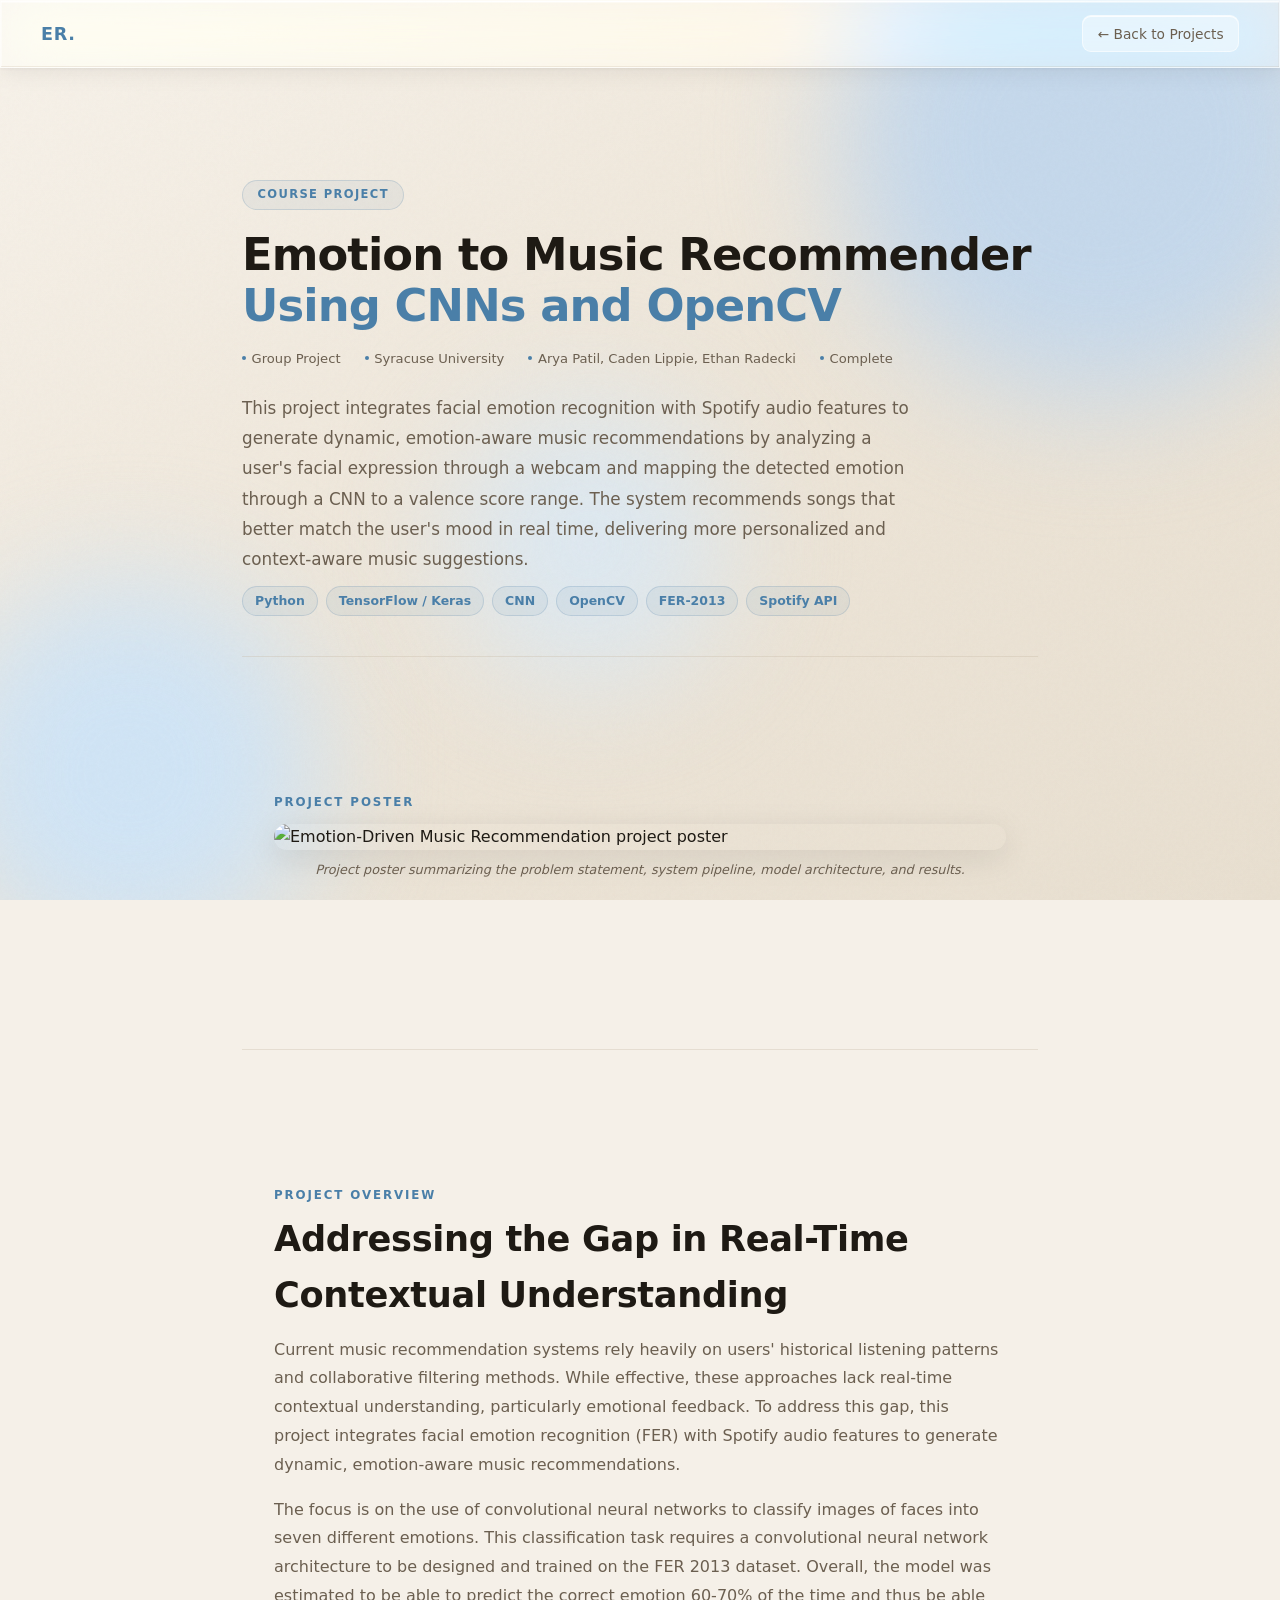
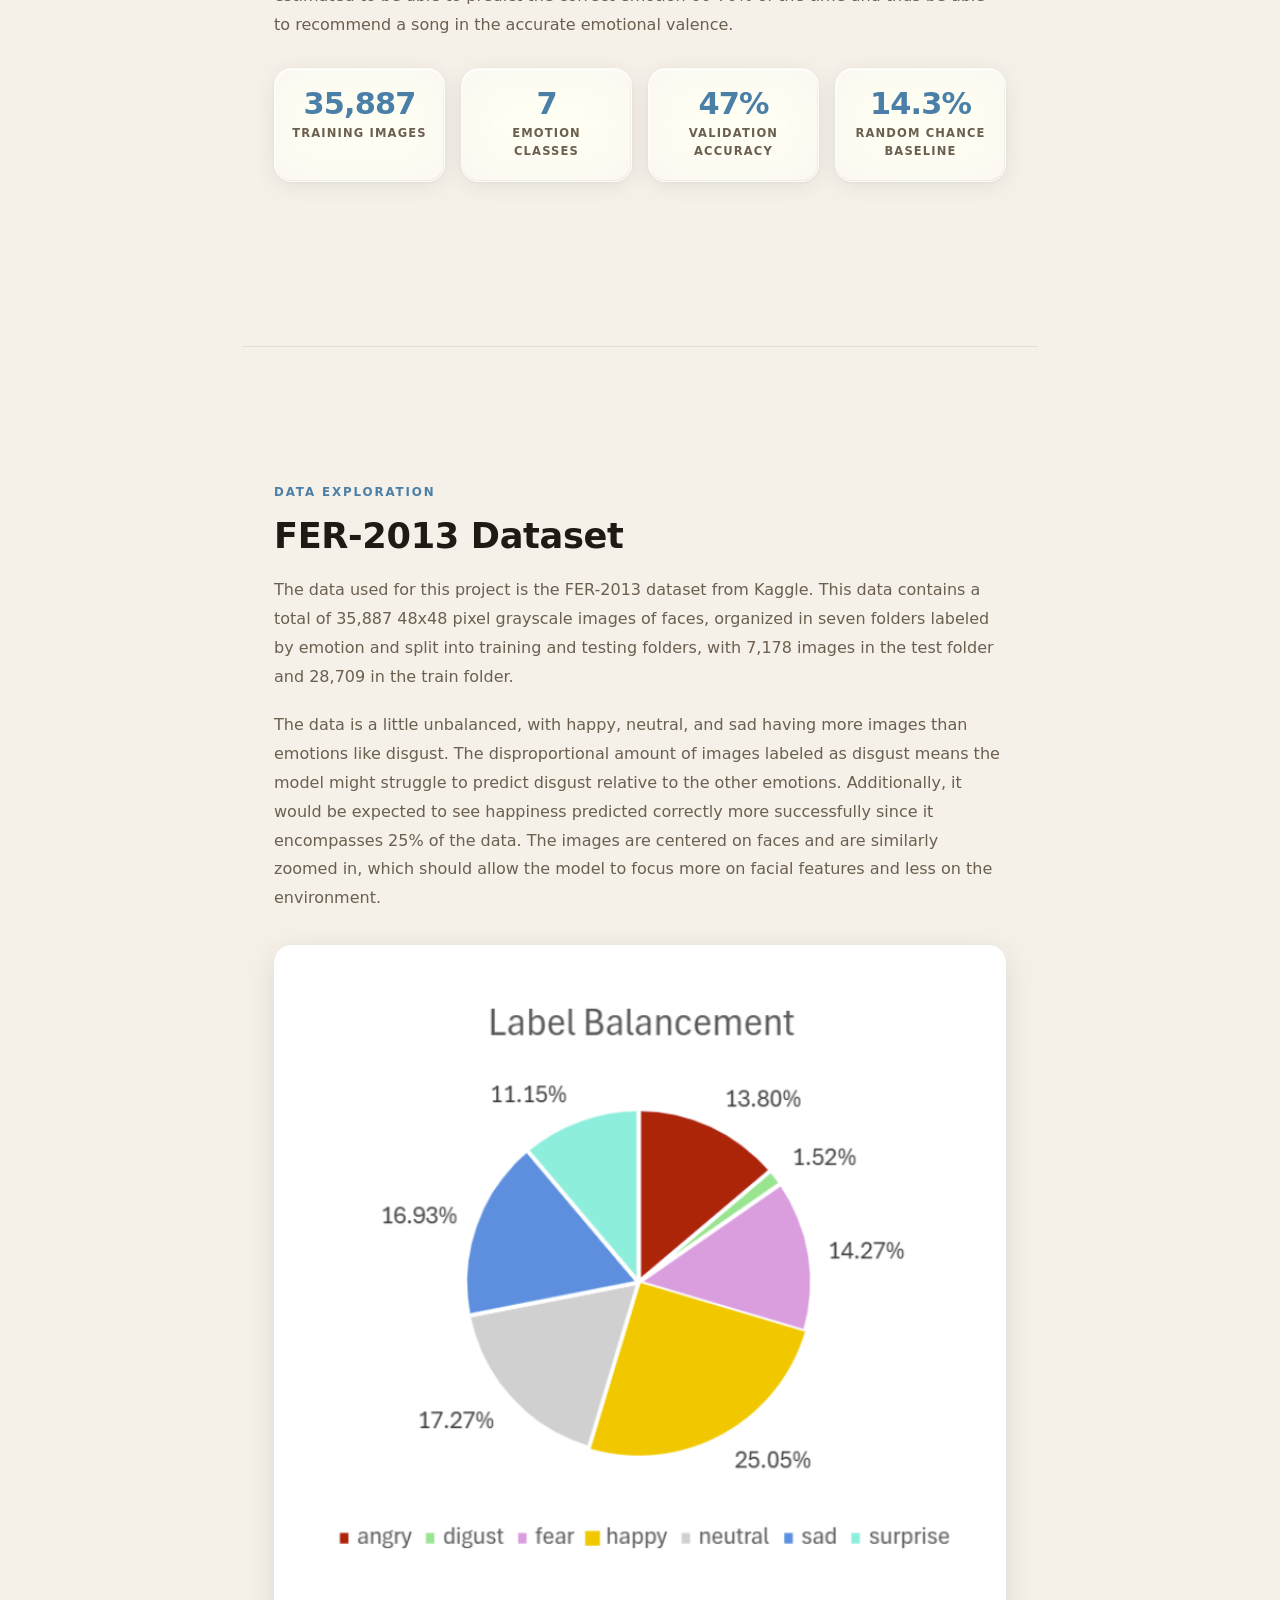
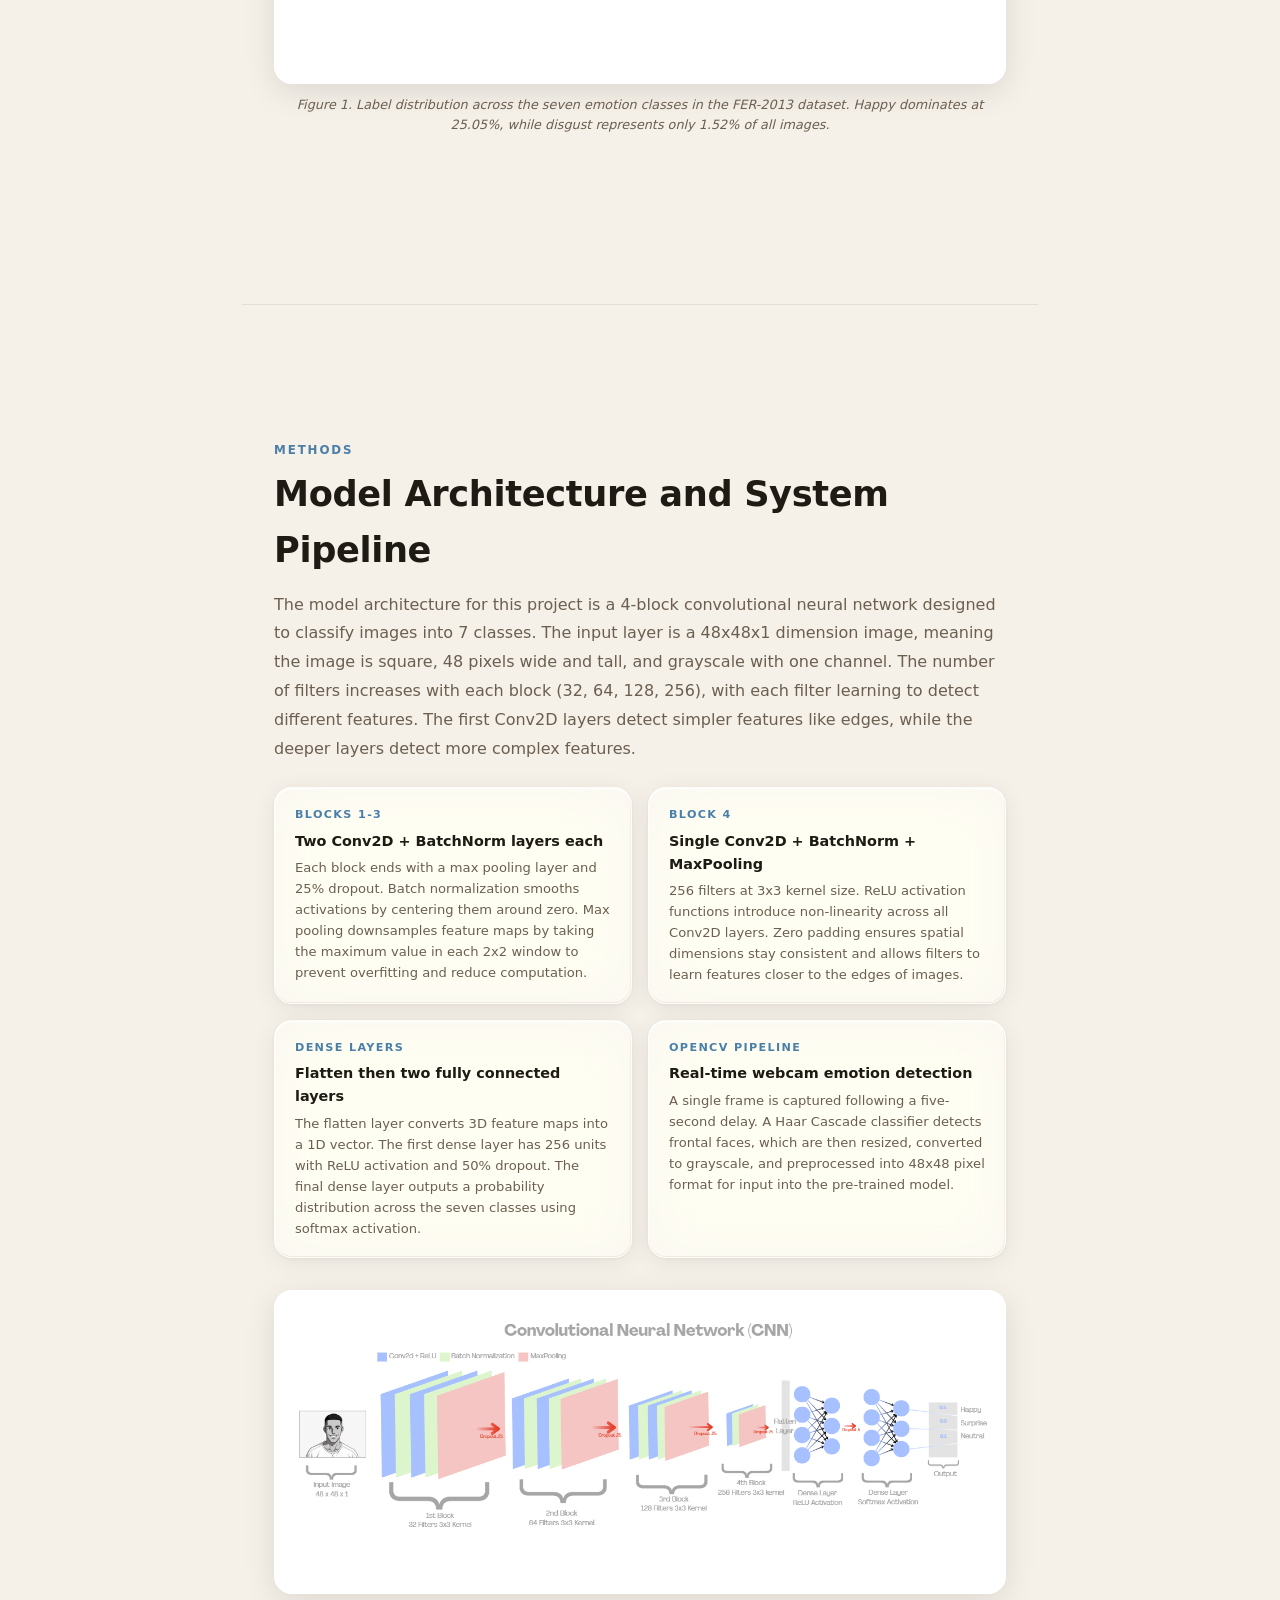
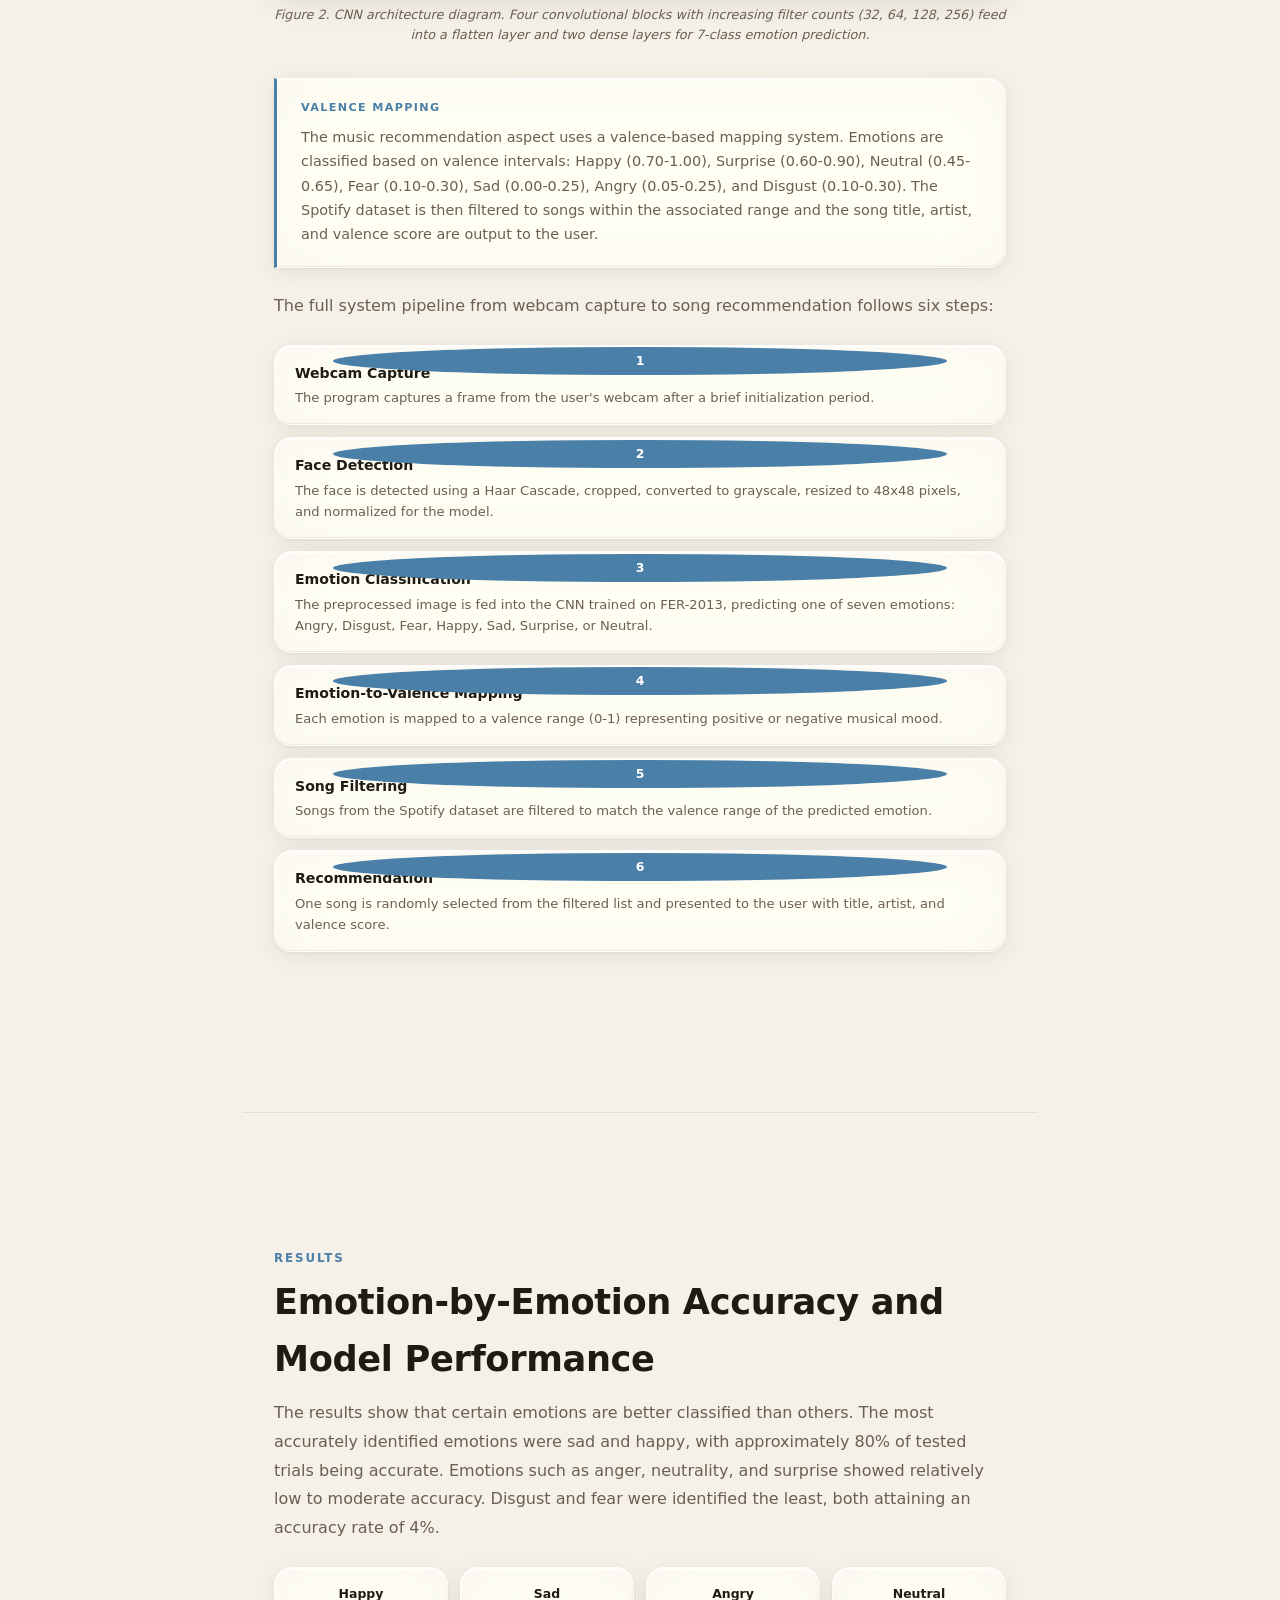
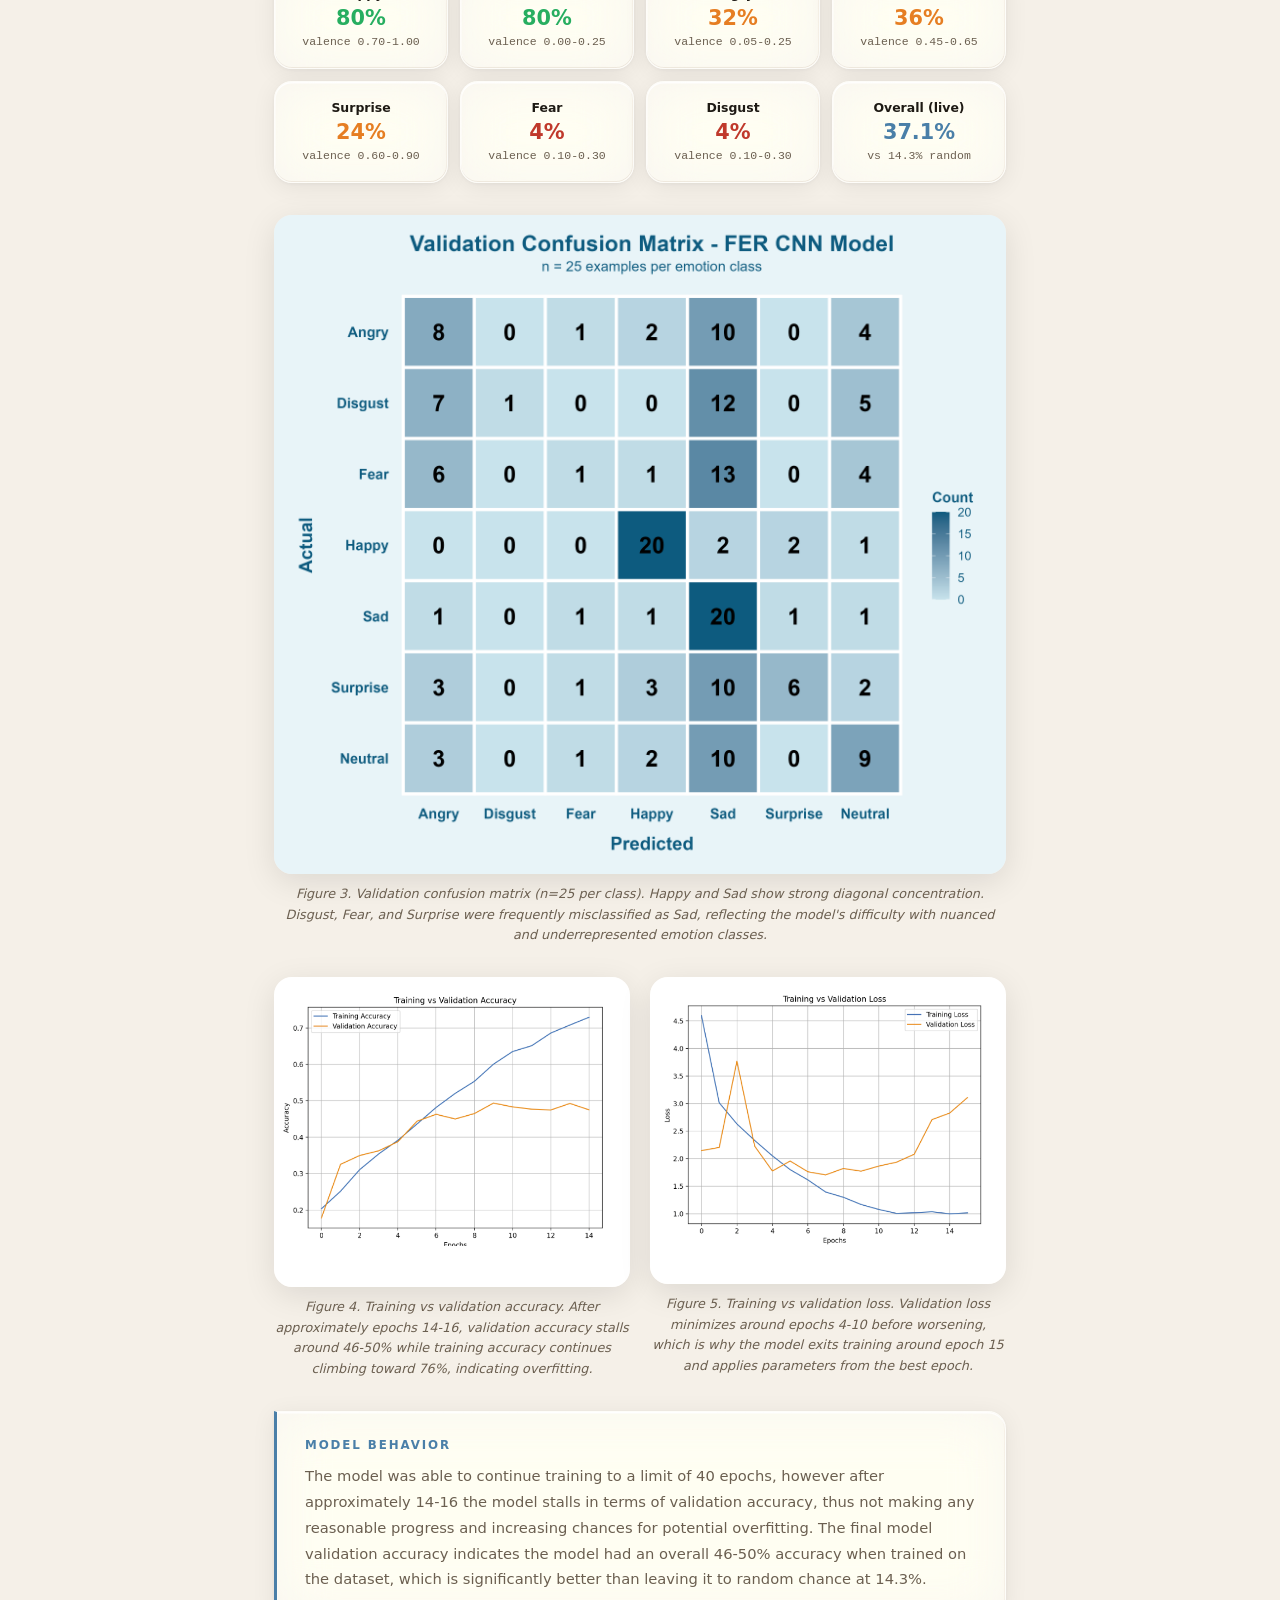
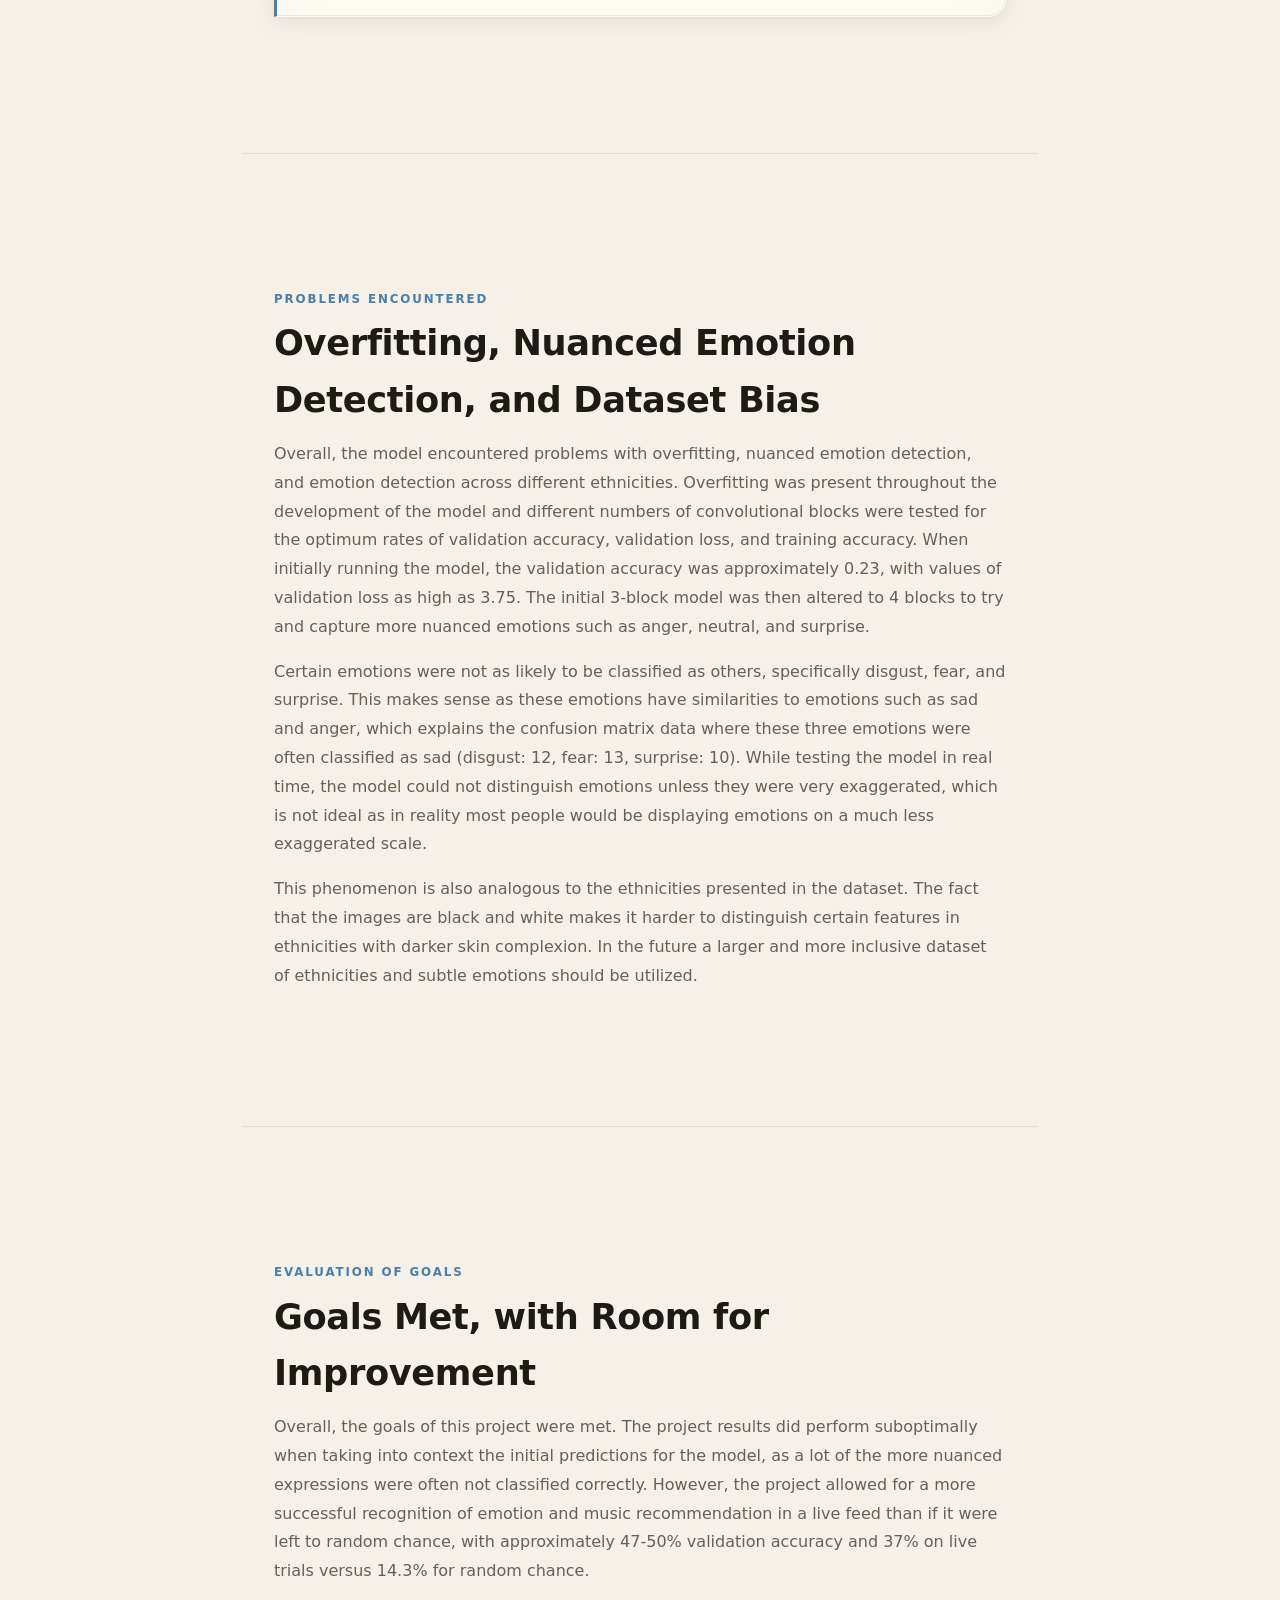
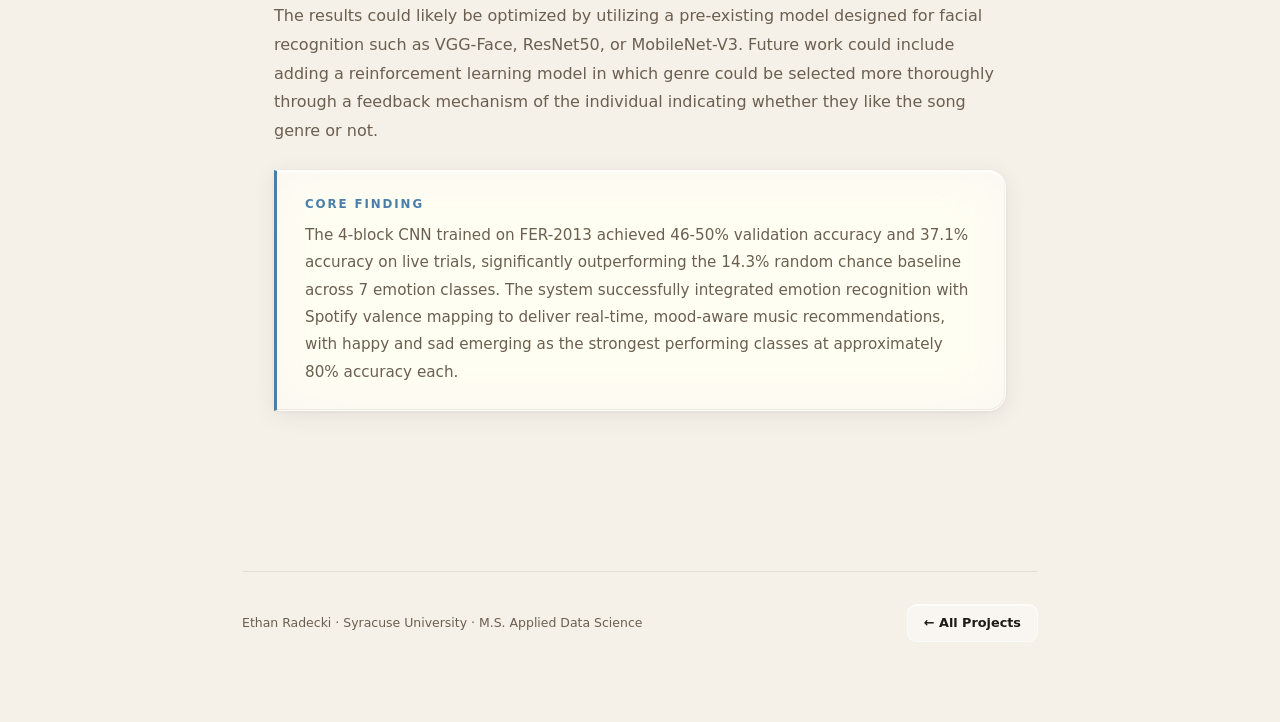
==== reports/cnn-emotion-music.html @ f1a0790c "uploaded html for cnn project" ====
<!DOCTYPE html>
<html lang="en">
<head>
<meta charset="UTF-8">
<meta name="viewport" content="width=device-width, initial-scale=1.0">
<title>Emotion to Music Recommender | Ethan Radecki</title>
<link rel="stylesheet" href="../style.css">
<style>
/* REPORT-ONLY STYLES */
.stat-row { display:grid; grid-template-columns:repeat(4,1fr); gap:1rem; margin:1.75rem 0; }
.stat-box { padding:1.25rem 1rem; text-align:center; }
.stat-box .s-num { font-size:1.9rem; font-weight:900; color:var(--accent); line-height:1; letter-spacing:-0.03em; margin-bottom:0.3rem; }
.stat-box .s-label { font-size:0.72rem; text-transform:uppercase; letter-spacing:0.1em; color:var(--muted); font-weight:600; }

.emotion-grid { display:grid; grid-template-columns:repeat(4,1fr); gap:0.75rem; margin:1.5rem 0; }
.emotion-card { padding:1rem; text-align:center; border-radius:var(--radius); }
.emotion-card .e-name { font-size:0.78rem; font-weight:700; color:var(--text); margin-bottom:0.25rem; }
.emotion-card .e-acc { font-size:1.3rem; font-weight:900; color:var(--accent); line-height:1; }
.emotion-card .e-valence { font-size:0.72rem; color:var(--muted); margin-top:0.3rem; font-family:'Courier New', monospace; }
.emotion-card.high .e-acc { color:#27ae60; }
.emotion-card.mid .e-acc { color:#e67e22; }
.emotion-card.low .e-acc { color:#c0392b; }

.arch-steps { display:grid; grid-template-columns:repeat(2,1fr); gap:1rem; margin:1.5rem 0; }
.arch-step { padding:1.1rem 1.25rem; }
.arch-step .step-label { font-size:0.7rem; text-transform:uppercase; letter-spacing:0.12em; color:var(--accent); font-weight:700; margin-bottom:0.35rem; }
.arch-step .step-title { font-size:0.9rem; font-weight:700; color:var(--text); margin-bottom:0.3rem; }
.arch-step p { font-size:0.82rem; color:var(--muted); line-height:1.6; }

.pipeline-steps { counter-reset:pipeline; display:flex; flex-direction:column; gap:0.75rem; margin:1.5rem 0; }
.pipeline-step { display:flex; gap:1rem; align-items:flex-start; padding:1rem 1.25rem; }
.pipeline-step::before { counter-increment:pipeline; content:counter(pipeline); min-width:28px; height:28px; border-radius:50%; background:var(--accent); color:#fff; font-size:0.78rem; font-weight:800; display:flex; align-items:center; justify-content:center; flex-shrink:0; margin-top:0.1rem; }
.pipeline-step .ps-title { font-size:0.88rem; font-weight:700; color:var(--text); margin-bottom:0.2rem; }
.pipeline-step p { font-size:0.82rem; color:var(--muted); line-height:1.6; }

.fig-wrap { margin:2rem 0; }
.fig-img { width:100%; border-radius:var(--radius); box-shadow:0 8px 32px rgba(0,0,0,0.1); display:block; cursor:zoom-in; transition:transform 0.2s; }
.fig-img:hover { transform:scale(1.01); }
.fig-caption { font-size:0.8rem; color:var(--muted); margin-top:0.65rem; font-style:italic; text-align:center; }
.fig-grid { display:grid; grid-template-columns:1fr 1fr; gap:1.25rem; margin:2rem 0; }

.lightbox-overlay { position:fixed; inset:0; background:rgba(0,0,0,0.88); z-index:999; display:none; align-items:center; justify-content:center; cursor:zoom-out; padding:1.5rem; }
.lightbox-overlay.open { display:flex; }
.lightbox-overlay img { max-width:90vw; max-height:90vh; border-radius:12px; box-shadow:0 24px 80px rgba(0,0,0,0.5); object-fit:contain; }

.callout-box { padding:1.25rem 1.5rem; margin:1.5rem 0; border-left:3px solid var(--accent); border-radius:0 var(--radius) var(--radius) 0; }
.callout-box .cb-label { font-size:0.7rem; text-transform:uppercase; letter-spacing:0.12em; color:var(--accent); font-weight:700; margin-bottom:0.5rem; }
.callout-box p { font-size:0.9rem; color:var(--muted); line-height:1.7; }

code { font-size:0.85em; background:rgba(var(--accent-rgb),0.07); padding:0.1em 0.4em; border-radius:4px; font-family:'Courier New', monospace; }

.stack-tags { display:flex; flex-wrap:wrap; gap:0.5rem; margin-top:0.75rem; }
.stack-tag { background:rgba(var(--accent-rgb),0.08); border:1px solid rgba(var(--accent-rgb),0.2); color:var(--accent); border-radius:20px; padding:0.25rem 0.75rem; font-size:0.78rem; font-weight:600; }

.report-footer { margin-top:4rem; padding-top:2rem; border-top:1px solid var(--border-dim); display:flex; justify-content:space-between; align-items:center; flex-wrap:wrap; gap:1rem; }
.report-footer p { font-size:0.78rem; color:var(--muted); }

@media(max-width:768px){
  nav { padding:0.9rem 1.2rem; }
  .report-wrap { padding:6rem 1.25rem 4rem; }
  .stat-row { grid-template-columns:repeat(2,1fr); }
  .emotion-grid { grid-template-columns:repeat(2,1fr); }
  .arch-steps { grid-template-columns:1fr; }
  .fig-grid { grid-template-columns:1fr; }
  .report-footer { flex-direction:column; align-items:flex-start; }
}
</style>
</head>
<body>

<div class="bg-wrap">
  <div class="blob blob-1"></div>
  <div class="blob blob-2"></div>
  <div class="blob blob-3"></div>
</div>

<div class="lightbox-overlay" id="lightbox" onclick="closeLightbox()">
  <img id="lightbox-img" src="" alt="">
</div>

<div class="content">
<nav class="glass" style="border-radius:0;">
  <a href="../index.html" class="nav-logo">ER.</a>
  <a href="../index.html#projects" class="nav-back">← Back to Projects</a>
</nav>

<div class="report-wrap">

  <!-- HEADER -->
  <div class="report-header">
    <div class="report-tag">Course Project</div>
    <h1>Emotion to Music Recommender<br><span>Using CNNs and OpenCV</span></h1>
    <div class="report-meta">
      <span class="meta-item"><span class="meta-dot"></span>Group Project</span>
      <span class="meta-item"><span class="meta-dot"></span>Syracuse University</span>
      <span class="meta-item"><span class="meta-dot"></span>Arya Patil, Caden Lippie, Ethan Radecki</span>
      <span class="meta-item"><span class="meta-dot"></span>Complete</span>
    </div>
    <p class="report-summary">
      This project integrates facial emotion recognition with Spotify audio features to generate dynamic, emotion-aware music recommendations by analyzing a user's facial expression through a webcam and mapping the detected emotion through a CNN to a valence score range. The system recommends songs that better match the user's mood in real time, delivering more personalized and context-aware music suggestions.
    </p>
    <div class="stack-tags">
      <span class="stack-tag">Python</span>
      <span class="stack-tag">TensorFlow / Keras</span>
      <span class="stack-tag">CNN</span>
      <span class="stack-tag">OpenCV</span>
      <span class="stack-tag">FER-2013</span>
      <span class="stack-tag">Spotify API</span>
    </div>
  </div>

  <hr class="section-divider">

  <!-- POSTER -->
  <section>
    <div class="section-label">Project Poster</div>
    <div class="fig-wrap" style="margin-top:0.75rem;">
      <img src="assets/emotion_poster.png"
           alt="Emotion-Driven Music Recommendation project poster"
           class="fig-img" onclick="openLightbox(this)">
      <p class="fig-caption">Project poster summarizing the problem statement, system pipeline, model architecture, and results.</p>
    </div>
  </section>

  <hr class="section-divider">

  <!-- OVERVIEW -->
  <section>
    <div class="section-label">Project Overview</div>
    <h2 class="section-title">Addressing the Gap in Real-Time Contextual Understanding</h2>

    <p style="color:var(--muted); line-height:1.8; margin-bottom:1rem;">
      Current music recommendation systems rely heavily on users' historical listening patterns and collaborative filtering methods. While effective, these approaches lack real-time contextual understanding, particularly emotional feedback. To address this gap, this project integrates facial emotion recognition (FER) with Spotify audio features to generate dynamic, emotion-aware music recommendations.
    </p>
    <p style="color:var(--muted); line-height:1.8; margin-bottom:1rem;">
      The focus is on the use of convolutional neural networks to classify images of faces into seven different emotions. This classification task requires a convolutional neural network architecture to be designed and trained on the FER 2013 dataset. Overall, the model was estimated to be able to predict the correct emotion 60-70% of the time and thus be able to recommend a song in the accurate emotional valence.
    </p>

    <div class="stat-row">
      <div class="glass stat-box">
        <div class="s-num">35,887</div>
        <div class="s-label">Training Images</div>
      </div>
      <div class="glass stat-box">
        <div class="s-num">7</div>
        <div class="s-label">Emotion Classes</div>
      </div>
      <div class="glass stat-box">
        <div class="s-num">47%</div>
        <div class="s-label">Validation Accuracy</div>
      </div>
      <div class="glass stat-box">
        <div class="s-num">14.3%</div>
        <div class="s-label">Random Chance Baseline</div>
      </div>
    </div>
  </section>

  <hr class="section-divider">

  <!-- DATA -->
  <section>
    <div class="section-label">Data Exploration</div>
    <h2 class="section-title">FER-2013 Dataset</h2>

    <p style="color:var(--muted); line-height:1.8; margin-bottom:1.25rem;">
      The data used for this project is the FER-2013 dataset from Kaggle. This data contains a total of 35,887 48x48 pixel grayscale images of faces, organized in seven folders labeled by emotion and split into training and testing folders, with 7,178 images in the test folder and 28,709 in the train folder.
    </p>
    <p style="color:var(--muted); line-height:1.8; margin-bottom:1.25rem;">
      The data is a little unbalanced, with happy, neutral, and sad having more images than emotions like disgust. The disproportional amount of images labeled as disgust means the model might struggle to predict disgust relative to the other emotions. Additionally, it would be expected to see happiness predicted correctly more successfully since it encompasses 25% of the data. The images are centered on faces and are similarly zoomed in, which should allow the model to focus more on facial features and less on the environment.
    </p>

    <div class="fig-wrap">
      <img src="assets/emotions_class_balance.png"
           alt="Label distribution pie chart across 7 emotion classes"
           class="fig-img" onclick="openLightbox(this)">
      <p class="fig-caption">Figure 1. Label distribution across the seven emotion classes in the FER-2013 dataset. Happy dominates at 25.05%, while disgust represents only 1.52% of all images.</p>
    </div>
  </section>

  <hr class="section-divider">

  <!-- METHODS -->
  <section>
    <div class="section-label">Methods</div>
    <h2 class="section-title">Model Architecture and System Pipeline</h2>

    <p style="color:var(--muted); line-height:1.8; margin-bottom:1.25rem;">
      The model architecture for this project is a 4-block convolutional neural network designed to classify images into 7 classes. The input layer is a 48x48x1 dimension image, meaning the image is square, 48 pixels wide and tall, and grayscale with one channel. The number of filters increases with each block (32, 64, 128, 256), with each filter learning to detect different features. The first Conv2D layers detect simpler features like edges, while the deeper layers detect more complex features.
    </p>

    <div class="arch-steps">
      <div class="glass arch-step">
        <div class="step-label">Blocks 1-3</div>
        <div class="step-title">Two Conv2D + BatchNorm layers each</div>
        <p>Each block ends with a max pooling layer and 25% dropout. Batch normalization smooths activations by centering them around zero. Max pooling downsamples feature maps by taking the maximum value in each 2x2 window to prevent overfitting and reduce computation.</p>
      </div>
      <div class="glass arch-step">
        <div class="step-label">Block 4</div>
        <div class="step-title">Single Conv2D + BatchNorm + MaxPooling</div>
        <p>256 filters at 3x3 kernel size. ReLU activation functions introduce non-linearity across all Conv2D layers. Zero padding ensures spatial dimensions stay consistent and allows filters to learn features closer to the edges of images.</p>
      </div>
      <div class="glass arch-step">
        <div class="step-label">Dense Layers</div>
        <div class="step-title">Flatten then two fully connected layers</div>
        <p>The flatten layer converts 3D feature maps into a 1D vector. The first dense layer has 256 units with ReLU activation and 50% dropout. The final dense layer outputs a probability distribution across the seven classes using softmax activation.</p>
      </div>
      <div class="glass arch-step">
        <div class="step-label">OpenCV Pipeline</div>
        <div class="step-title">Real-time webcam emotion detection</div>
        <p>A single frame is captured following a five-second delay. A Haar Cascade classifier detects frontal faces, which are then resized, converted to grayscale, and preprocessed into 48x48 pixel format for input into the pre-trained model.</p>
      </div>
    </div>

    <div class="fig-wrap">
      <img src="assets/cnn_model_diagram.png"
           alt="CNN model architecture diagram showing 4 blocks, flatten layer, and dense layers"
           class="fig-img" onclick="openLightbox(this)">
      <p class="fig-caption">Figure 2. CNN architecture diagram. Four convolutional blocks with increasing filter counts (32, 64, 128, 256) feed into a flatten layer and two dense layers for 7-class emotion prediction.</p>
    </div>

    <div class="callout-box glass">
      <div class="cb-label">Valence Mapping</div>
      <p>The music recommendation aspect uses a valence-based mapping system. Emotions are classified based on valence intervals: Happy (0.70-1.00), Surprise (0.60-0.90), Neutral (0.45-0.65), Fear (0.10-0.30), Sad (0.00-0.25), Angry (0.05-0.25), and Disgust (0.10-0.30). The Spotify dataset is then filtered to songs within the associated range and the song title, artist, and valence score are output to the user.</p>
    </div>

    <p style="color:var(--muted); line-height:1.8; margin-top:1.25rem;">The full system pipeline from webcam capture to song recommendation follows six steps:</p>
    <div class="pipeline-steps">
      <div class="glass pipeline-step">
        <div>
          <div class="ps-title">Webcam Capture</div>
          <p>The program captures a frame from the user's webcam after a brief initialization period.</p>
        </div>
      </div>
      <div class="glass pipeline-step">
        <div>
          <div class="ps-title">Face Detection</div>
          <p>The face is detected using a Haar Cascade, cropped, converted to grayscale, resized to 48x48 pixels, and normalized for the model.</p>
        </div>
      </div>
      <div class="glass pipeline-step">
        <div>
          <div class="ps-title">Emotion Classification</div>
          <p>The preprocessed image is fed into the CNN trained on FER-2013, predicting one of seven emotions: Angry, Disgust, Fear, Happy, Sad, Surprise, or Neutral.</p>
        </div>
      </div>
      <div class="glass pipeline-step">
        <div>
          <div class="ps-title">Emotion-to-Valence Mapping</div>
          <p>Each emotion is mapped to a valence range (0-1) representing positive or negative musical mood.</p>
        </div>
      </div>
      <div class="glass pipeline-step">
        <div>
          <div class="ps-title">Song Filtering</div>
          <p>Songs from the Spotify dataset are filtered to match the valence range of the predicted emotion.</p>
        </div>
      </div>
      <div class="glass pipeline-step">
        <div>
          <div class="ps-title">Recommendation</div>
          <p>One song is randomly selected from the filtered list and presented to the user with title, artist, and valence score.</p>
        </div>
      </div>
    </div>
  </section>

  <hr class="section-divider">

  <!-- RESULTS -->
  <section>
    <div class="section-label">Results</div>
    <h2 class="section-title">Emotion-by-Emotion Accuracy and Model Performance</h2>

    <p style="color:var(--muted); line-height:1.8; margin-bottom:1.25rem;">
      The results show that certain emotions are better classified than others. The most accurately identified emotions were sad and happy, with approximately 80% of tested trials being accurate. Emotions such as anger, neutrality, and surprise showed relatively low to moderate accuracy. Disgust and fear were identified the least, both attaining an accuracy rate of 4%.
    </p>

    <div class="emotion-grid">
      <div class="glass emotion-card high">
        <div class="e-name">Happy</div>
        <div class="e-acc">80%</div>
        <div class="e-valence">valence 0.70-1.00</div>
      </div>
      <div class="glass emotion-card high">
        <div class="e-name">Sad</div>
        <div class="e-acc">80%</div>
        <div class="e-valence">valence 0.00-0.25</div>
      </div>
      <div class="glass emotion-card mid">
        <div class="e-name">Angry</div>
        <div class="e-acc">32%</div>
        <div class="e-valence">valence 0.05-0.25</div>
      </div>
      <div class="glass emotion-card mid">
        <div class="e-name">Neutral</div>
        <div class="e-acc">36%</div>
        <div class="e-valence">valence 0.45-0.65</div>
      </div>
      <div class="glass emotion-card mid">
        <div class="e-name">Surprise</div>
        <div class="e-acc">24%</div>
        <div class="e-valence">valence 0.60-0.90</div>
      </div>
      <div class="glass emotion-card low">
        <div class="e-name">Fear</div>
        <div class="e-acc">4%</div>
        <div class="e-valence">valence 0.10-0.30</div>
      </div>
      <div class="glass emotion-card low">
        <div class="e-name">Disgust</div>
        <div class="e-acc">4%</div>
        <div class="e-valence">valence 0.10-0.30</div>
      </div>
      <div class="glass emotion-card">
        <div class="e-name">Overall (live)</div>
        <div class="e-acc" style="color:var(--accent);">37.1%</div>
        <div class="e-valence">vs 14.3% random</div>
      </div>
    </div>

    <div class="fig-wrap">
      <img src="assets/emotion_confusion_matrix.png"
           alt="Validation confusion matrix for FER CNN model, n=25 examples per class"
           class="fig-img" onclick="openLightbox(this)">
      <p class="fig-caption">Figure 3. Validation confusion matrix (n=25 per class). Happy and Sad show strong diagonal concentration. Disgust, Fear, and Surprise were frequently misclassified as Sad, reflecting the model's difficulty with nuanced and underrepresented emotion classes.</p>
    </div>

    <div class="fig-grid">
      <div class="fig-wrap" style="margin:0;">
        <img src="assets/cnn_accuracy.png"
             alt="Training vs validation accuracy over epochs"
             class="fig-img" onclick="openLightbox(this)">
        <p class="fig-caption">Figure 4. Training vs validation accuracy. After approximately epochs 14-16, validation accuracy stalls around 46-50% while training accuracy continues climbing toward 76%, indicating overfitting.</p>
      </div>
      <div class="fig-wrap" style="margin:0;">
        <img src="assets/cnn_loss.png"
             alt="Training vs validation loss over epochs"
             class="fig-img" onclick="openLightbox(this)">
        <p class="fig-caption">Figure 5. Training vs validation loss. Validation loss minimizes around epochs 4-10 before worsening, which is why the model exits training around epoch 15 and applies parameters from the best epoch.</p>
      </div>
    </div>

    <div class="glass" style="padding:1.5rem 1.75rem; border-left:3px solid var(--accent); border-radius:0 var(--radius) var(--radius) 0;">
      <div class="section-label" style="margin-bottom:0.5rem;">Model Behavior</div>
      <p style="font-size:0.92rem; color:var(--muted); line-height:1.75;">
        The model was able to continue training to a limit of 40 epochs, however after approximately 14-16 the model stalls in terms of validation accuracy, thus not making any reasonable progress and increasing chances for potential overfitting. The final model validation accuracy indicates the model had an overall 46-50% accuracy when trained on the dataset, which is significantly better than leaving it to random chance at 14.3%.
      </p>
    </div>
  </section>

  <hr class="section-divider">

  <!-- PROBLEMS -->
  <section>
    <div class="section-label">Problems Encountered</div>
    <h2 class="section-title">Overfitting, Nuanced Emotion Detection, and Dataset Bias</h2>

    <p style="color:var(--muted); line-height:1.8; margin-bottom:1rem;">
      Overall, the model encountered problems with overfitting, nuanced emotion detection, and emotion detection across different ethnicities. Overfitting was present throughout the development of the model and different numbers of convolutional blocks were tested for the optimum rates of validation accuracy, validation loss, and training accuracy. When initially running the model, the validation accuracy was approximately 0.23, with values of validation loss as high as 3.75. The initial 3-block model was then altered to 4 blocks to try and capture more nuanced emotions such as anger, neutral, and surprise.
    </p>
    <p style="color:var(--muted); line-height:1.8; margin-bottom:1rem;">
      Certain emotions were not as likely to be classified as others, specifically disgust, fear, and surprise. This makes sense as these emotions have similarities to emotions such as sad and anger, which explains the confusion matrix data where these three emotions were often classified as sad (disgust: 12, fear: 13, surprise: 10). While testing the model in real time, the model could not distinguish emotions unless they were very exaggerated, which is not ideal as in reality most people would be displaying emotions on a much less exaggerated scale.
    </p>
    <p style="color:var(--muted); line-height:1.8;">
      This phenomenon is also analogous to the ethnicities presented in the dataset. The fact that the images are black and white makes it harder to distinguish certain features in ethnicities with darker skin complexion. In the future a larger and more inclusive dataset of ethnicities and subtle emotions should be utilized.
    </p>
  </section>

  <hr class="section-divider">

  <!-- CONCLUSION -->
  <section>
    <div class="section-label">Evaluation of Goals</div>
    <h2 class="section-title">Goals Met, with Room for Improvement</h2>

    <p style="color:var(--muted); line-height:1.8; margin-bottom:1rem;">
      Overall, the goals of this project were met. The project results did perform suboptimally when taking into context the initial predictions for the model, as a lot of the more nuanced expressions were often not classified correctly. However, the project allowed for a more successful recognition of emotion and music recommendation in a live feed than if it were left to random chance, with approximately 47-50% validation accuracy and 37% on live trials versus 14.3% for random chance.
    </p>
    <p style="color:var(--muted); line-height:1.8; margin-bottom:1.5rem;">
      The results could likely be optimized by utilizing a pre-existing model designed for facial recognition such as VGG-Face, ResNet50, or MobileNet-V3. Future work could include adding a reinforcement learning model in which genre could be selected more thoroughly through a feedback mechanism of the individual indicating whether they like the song genre or not.
    </p>

    <div class="glass" style="padding:1.5rem 1.75rem; border-left:3px solid var(--accent); border-radius:0 var(--radius) var(--radius) 0;">
      <div class="section-label" style="margin-bottom:0.5rem;">Core Finding</div>
      <p style="font-size:0.95rem; color:var(--muted); line-height:1.8;">
        The 4-block CNN trained on FER-2013 achieved 46-50% validation accuracy and 37.1% accuracy on live trials, significantly outperforming the 14.3% random chance baseline across 7 emotion classes. The system successfully integrated emotion recognition with Spotify valence mapping to deliver real-time, mood-aware music recommendations, with happy and sad emerging as the strongest performing classes at approximately 80% accuracy each.
      </p>
    </div>
  </section>

  <!-- FOOTER -->
  <div class="report-footer">
    <p>Ethan Radecki · Syracuse University · M.S. Applied Data Science</p>
    <a href="../index.html#projects" class="r-btn secondary">← All Projects</a>
  </div>

</div>
</div>

<script>
function openLightbox(img) {
  document.getElementById('lightbox-img').src = img.src;
  document.getElementById('lightbox').classList.add('open');
  document.body.style.overflow = 'hidden';
}
function closeLightbox() {
  document.getElementById('lightbox').classList.remove('open');
  document.body.style.overflow = '';
}
document.addEventListener('keydown', e => { if (e.key === 'Escape') closeLightbox(); });
</script>
</body>
</html>
---- style.css ----
:root {
  --bg: #f5f0e8; --bg2: #ede7dc;
  --surface: rgba(255,255,255,0.38); --surface-hover: rgba(255,255,255,0.52);
  --border: rgba(255,255,255,0.55); --border-dim: rgba(200,185,165,0.35);
  --accent: #4a7fa8; --accent2: #2d5f80; --accent-rgb: 74,127,168;
  --glow: rgba(74,127,168,0.2);
  --text: #1e1a14; --muted: #6b5f50;
  --rim-top: rgba(255,255,255,0.82); --rim-bot: rgba(180,160,135,0.18);
  --radius: 18px;
  --blob1: #c5d8eb; --blob2: #d0e4f5; --blob3: #dde8f0;
}
* { margin:0; padding:0; box-sizing:border-box; }
html { scroll-behavior:smooth; }
body { background:var(--bg); color:var(--text); font-family:'Segoe UI',system-ui,-apple-system,sans-serif; line-height:1.6; min-height:100vh; }

/* ── BACKGROUND ── */
.bg-wrap { position:fixed; inset:0; z-index:0; overflow:hidden; pointer-events:none; background:linear-gradient(145deg,#f7f2ea 0%,#ede5d8 50%,#e8dfd0 100%); }
.blob { position:absolute; border-radius:50%; filter:blur(60px); will-change:transform; }
.blob-1 { width:520px;height:520px;top:-120px;right:-80px;background:var(--blob1);animation:drift1 18s ease-in-out infinite alternate; }
.blob-2 { width:380px;height:380px;bottom:-60px;left:-60px;background:var(--blob2);animation:drift2 14s ease-in-out infinite alternate; }
.blob-3 { width:280px;height:280px;top:45%;left:35%;background:var(--blob3);animation:drift3 20s ease-in-out infinite alternate; }
.bg-wrap::after { content:'';position:absolute;inset:0;background-image:url("data:image/svg+xml,%3Csvg viewBox='0 0 256 256' xmlns='http://www.w3.org/2000/svg'%3E%3Cfilter id='noise'%3E%3CfeTurbulence type='fractalNoise' baseFrequency='0.9' numOctaves='4' stitchTiles='stitch'/%3E%3C/filter%3E%3Crect width='100%25' height='100%25' filter='url(%23noise)' opacity='0.035'/%3E%3C/svg%3E");opacity:0.6; }
@keyframes drift1 { from{transform:translate(0,0) scale(1)} to{transform:translate(-50px,60px) scale(1.12)} }
@keyframes drift2 { from{transform:translate(0,0) scale(1)} to{transform:translate(60px,-40px) scale(1.08)} }
@keyframes drift3 { from{transform:translate(0,0) scale(1)} to{transform:translate(-30px,50px) scale(1.15)} }

/* ── GLASS ── */
.glass {
  background:var(--surface);
  backdrop-filter:blur(28px) saturate(2.2) brightness(1.06);
  -webkit-backdrop-filter:blur(28px) saturate(2.2) brightness(1.06);
  border:1px solid var(--border); border-radius:var(--radius); position:relative; overflow:hidden;
  box-shadow:inset 0 1.5px 0 var(--rim-top),inset 0 -1px 0 var(--rim-bot),inset 1px 0 0 rgba(255,255,255,0.4),inset -1px 0 0 rgba(200,180,155,0.12),0 4px 24px rgba(0,0,0,0.07),0 1px 4px rgba(0,0,0,0.05);
}
.glass::before { content:'';position:absolute;top:0;left:8%;right:8%;height:1px;background:linear-gradient(90deg,transparent 0%,rgba(255,255,255,0.9) 40%,rgba(255,255,255,0.9) 60%,transparent 100%);z-index:2;pointer-events:none; }
.glass::after { content:'';position:absolute;top:0;left:-80%;width:50%;height:100%;background:linear-gradient(110deg,transparent 30%,rgba(255,255,255,0.18) 48%,rgba(255,255,255,0.10) 52%,transparent 70%);z-index:2;pointer-events:none;transition:left 0.75s ease; }
.glass:hover::after { left:130%; }
.glass:hover { background:var(--surface-hover);box-shadow:inset 0 1.5px 0 var(--rim-top),inset 0 -1px 0 var(--rim-bot),inset 1px 0 0 rgba(255,255,255,0.5),0 8px 40px rgba(0,0,0,0.10),0 0 0 1px rgba(var(--accent-rgb),0.3); }

/* ── NAV ── */
nav { position:fixed;top:0;width:100%;z-index:100;background:rgba(245,240,232,0.55);backdrop-filter:blur(32px) saturate(2.4) brightness(1.04);-webkit-backdrop-filter:blur(32px) saturate(2.4) brightness(1.04);border-bottom:1px solid rgba(255,255,255,0.6);box-shadow:inset 0 1px 0 rgba(255,255,255,0.85),0 1px 0 rgba(200,180,155,0.2),0 4px 20px rgba(0,0,0,0.06);padding:0.9rem 2.5rem;display:flex;justify-content:space-between;align-items:center; }
.nav-logo { font-weight:800;font-size:1.1rem;color:var(--accent);letter-spacing:0.04em;text-decoration:none; }
.nav-links { display:flex;gap:2rem;list-style:none; }
.nav-links a { color:var(--muted);text-decoration:none;font-size:0.88rem;font-weight:500;transition:color 0.2s; }
.nav-links a:hover { color:var(--accent); }
.nav-back { display:flex;align-items:center;gap:0.5rem;color:var(--muted);text-decoration:none;font-size:0.86rem;font-weight:500;padding:0.4rem 0.9rem;border-radius:9px;transition:all 0.2s;background:var(--surface);border:1px solid var(--border);box-shadow:inset 0 1px 0 var(--rim-top); }
.nav-back:hover { color:var(--accent);border-color:rgba(var(--accent-rgb),0.4);transform:translateX(-2px); }

/* ── LAYOUT ── */
.content { position:relative;z-index:1; }
section { padding:6rem 2rem;max-width:1100px;margin:0 auto; }

/* ── HERO ── */
#hero { min-height:100vh;display:flex;flex-direction:column;justify-content:center;max-width:100%;padding:6rem 10% 4rem; }
.hero-tag { display:inline-flex;align-items:center;gap:0.5rem;width:fit-content;margin-bottom:1.5rem;padding:0.35rem 1rem;border-radius:30px;font-size:0.75rem;letter-spacing:0.12em;text-transform:uppercase;color:var(--accent);font-weight:600; }
.hero-tag-dot { width:6px;height:6px;border-radius:50%;background:var(--accent);box-shadow:0 0 8px rgba(var(--accent-rgb),0.6);animation:pulse 2s ease-in-out infinite; }
@keyframes pulse { 0%,100%{opacity:1;transform:scale(1)} 50%{opacity:0.5;transform:scale(0.8)} }
#hero h1 { font-size:clamp(2.8rem,6vw,4.8rem);font-weight:800;line-height:1.08;margin-bottom:1.1rem;letter-spacing:-0.02em; }
#hero h1 span { color:var(--accent); }
#hero > p { font-size:1.1rem;color:var(--muted);max-width:560px;margin-bottom:2.5rem; }
.hero-btns { display:flex;gap:1rem;flex-wrap:wrap; }
.btn { padding:0.75rem 1.8rem;border-radius:12px;font-size:0.92rem;font-weight:600;text-decoration:none;cursor:pointer;border:none;transition:all 0.25s;display:inline-flex;align-items:center;gap:0.5rem; }
.btn-primary { background:var(--accent);color:#fff;box-shadow:0 4px 20px rgba(var(--accent-rgb),0.35),inset 0 1px 0 rgba(255,255,255,0.25); }
.btn-primary:hover { transform:translateY(-2px);box-shadow:0 8px 28px rgba(var(--accent-rgb),0.45);filter:brightness(1.06); }
.btn-outline { color:var(--text);border:1px solid var(--border);box-shadow:inset 0 1px 0 var(--rim-top),0 2px 8px rgba(0,0,0,0.05); }
.btn-outline:hover { border-color:rgba(var(--accent-rgb),0.5);color:var(--accent);transform:translateY(-2px); }
.hero-socials { display:flex;gap:0.65rem;margin-top:3rem;flex-wrap:wrap; }
.hero-socials a { color:var(--muted);text-decoration:none;font-size:0.82rem;font-weight:500;padding:0.42rem 0.9rem;border-radius:10px;transition:all 0.2s;display:flex;align-items:center;gap:0.35rem; }
.hero-socials a:hover { color:var(--accent);transform:translateY(-2px); }

/* ── SECTION HEADERS ── */
.section-label { color:var(--accent);font-size:0.74rem;text-transform:uppercase;letter-spacing:0.16em;font-weight:600;margin-bottom:0.4rem; }
.section-title { font-size:clamp(1.6rem,3vw,2.2rem);font-weight:800;margin-bottom:0.75rem;letter-spacing:-0.01em; }
.section-sub { color:var(--muted);max-width:540px;margin-bottom:3rem;font-size:0.96rem; }
.divider { width:44px;height:3px;background:linear-gradient(90deg,var(--accent),rgba(var(--accent-rgb),0.2));border-radius:2px;margin:0.5rem 0 1.5rem; }
.section-divider { width:100%;height:1px;background:var(--border-dim);margin:2.5rem 0;border:none; }

/* ── ABOUT ── */
#about { border-top:1px solid var(--border-dim); }
.about-grid { display:grid;grid-template-columns:1fr 1fr;gap:4rem;align-items:center; }
.about-text p { color:var(--muted);margin-bottom:1rem;font-size:0.98rem;line-height:1.75; }
.about-stats { display:grid;grid-template-columns:1fr 1fr;gap:1rem; }
.stat-card { padding:1.5rem;text-align:center;cursor:default;transition:transform 0.25s; }
.stat-card:hover { transform:translateY(-4px); }
.stat-num { font-size:2.2rem;font-weight:800;color:var(--accent);line-height:1; }
.stat-label { font-size:0.75rem;color:var(--muted);margin-top:0.3rem;font-weight:500; }

/* ── PROJECTS ── */
#projects { border-top:1px solid var(--border-dim); }
.projects-grid { display:grid;grid-template-columns:repeat(auto-fit,minmax(265px,1fr));gap:1.25rem; }
.project-card { padding:1.75rem;cursor:pointer;transition:transform 0.3s,box-shadow 0.3s; }
.project-card:hover { transform:translateY(-6px); }
.p-top-bar { position:absolute;top:0;left:0;right:0;height:2px;background:linear-gradient(90deg,var(--accent),rgba(var(--accent-rgb),0.1));border-radius:var(--radius) var(--radius) 0 0;transform:scaleX(0);transform-origin:left;transition:transform 0.35s;z-index:3; }
.project-card:hover .p-top-bar { transform:scaleX(1); }
.p-visual { width:100%;height:80px;border-radius:10px;margin-bottom:1.1rem;display:flex;align-items:center;justify-content:center;position:relative;overflow:hidden; }
.p-visual svg { width:36px;height:36px;position:relative;z-index:1; }
.p-visual-esg { background:linear-gradient(135deg,rgba(74,127,168,0.15),rgba(74,168,120,0.15)); }
.p-visual-esg::before { content:'';position:absolute;inset:0;background:repeating-linear-gradient(45deg,transparent,transparent 8px,rgba(74,140,100,0.05) 8px,rgba(74,140,100,0.05) 9px); }
.p-visual-movie { background:linear-gradient(135deg,rgba(120,90,160,0.15),rgba(74,127,168,0.12)); }
.p-visual-movie::before { content:'';position:absolute;inset:0;background:repeating-linear-gradient(90deg,transparent,transparent 12px,rgba(120,90,160,0.05) 12px,rgba(120,90,160,0.05) 13px); }
.p-visual-ff { background:linear-gradient(135deg,rgba(168,120,74,0.15),rgba(168,74,74,0.1)); }
.p-visual-ff::before { content:'';position:absolute;inset:0;background:repeating-linear-gradient(135deg,transparent,transparent 10px,rgba(168,100,74,0.05) 10px,rgba(168,100,74,0.05) 11px); }
.p-visual-nba { background:linear-gradient(135deg,rgba(200,80,40,0.12),rgba(20,60,150,0.12)); }
.p-visual-nba::before { content:'';position:absolute;inset:0;background:radial-gradient(circle at 30% 50%,rgba(200,80,40,0.08) 0%,transparent 60%),radial-gradient(circle at 70% 50%,rgba(20,60,150,0.08) 0%,transparent 60%); }
.project-card h3 { font-size:1rem;font-weight:700;margin-bottom:0.4rem; }
.project-card p { color:var(--muted);font-size:0.86rem;margin-bottom:1.2rem;line-height:1.65; }
.tags { display:flex;gap:0.4rem;flex-wrap:wrap;margin-bottom:1.2rem; }
.tag { color:var(--accent);font-size:0.7rem;font-weight:600;padding:0.18rem 0.6rem;border-radius:20px;background:rgba(var(--accent-rgb),0.1);border:1px solid rgba(var(--accent-rgb),0.2); }
.view-btn { width:100%;padding:0.5rem;border-radius:9px;font-size:0.83rem;font-weight:600;cursor:pointer;transition:all 0.2s;border:1px solid var(--border-dim);background:rgba(255,255,255,0.3);color:var(--text);box-shadow:inset 0 1px 0 rgba(255,255,255,0.6); }
.view-btn:hover { background:var(--accent);color:#fff;border-color:var(--accent);box-shadow:0 4px 16px rgba(var(--accent-rgb),0.35); }

/* ── SKILLS ── */
#skills { border-top:1px solid var(--border-dim); }
.skills-grid { display:grid;grid-template-columns:repeat(auto-fit,minmax(215px,1fr));gap:1.25rem; }
.skill-group { padding:1.5rem;transition:transform 0.25s; }
.skill-group:hover { transform:translateY(-3px); }
.skill-group h4 { font-size:0.72rem;text-transform:uppercase;letter-spacing:0.13em;color:var(--accent);font-weight:700;margin-bottom:1rem; }
.skill-list { display:flex;flex-direction:column;gap:0.55rem; }
.skill-item { display:flex;align-items:center;gap:0.6rem;font-size:0.87rem;color:var(--muted);font-weight:500; }
.skill-dot { width:5px;height:5px;border-radius:50%;background:var(--accent);flex-shrink:0;box-shadow:0 0 5px rgba(var(--accent-rgb),0.5); }

/* ── RESUME ── */
#resume { border-top:1px solid var(--border-dim); }
.resume-card { overflow:hidden; }
.resume-top { padding:1.4rem 2rem;display:flex;justify-content:space-between;align-items:center;border-bottom:1px solid rgba(200,185,165,0.25);background:rgba(255,255,255,0.12); }
.resume-top h3 { font-size:0.98rem;font-weight:700;margin-bottom:0.15rem; }
.resume-top p { color:var(--muted);font-size:0.8rem; }
.r-actions { display:flex;gap:0.65rem; }
.r-btn { padding:0.48rem 1rem;border-radius:9px;font-size:0.8rem;font-weight:600;cursor:pointer;border:none;transition:all 0.2s;text-decoration:none;display:inline-flex;align-items:center;gap:0.35rem; }
.r-btn.expand { background:var(--accent);color:#fff;box-shadow:0 4px 14px rgba(var(--accent-rgb),0.35); }
.r-btn.expand:hover { filter:brightness(1.08);transform:translateY(-1px); }
.r-btn.dl { background:rgba(255,255,255,0.35);color:var(--text);border:1px solid var(--border);box-shadow:inset 0 1px 0 rgba(255,255,255,0.6); }
.r-btn.dl:hover { color:var(--accent);border-color:rgba(var(--accent-rgb),0.4); }
.resume-body { padding:2rem;display:grid;grid-template-columns:1fr 1fr;gap:2rem; }
.r-col h4 { font-size:0.7rem;text-transform:uppercase;letter-spacing:0.13em;color:var(--accent);font-weight:700;margin-bottom:0.9rem;padding-bottom:0.4rem;border-bottom:1px solid var(--border-dim); }
.r-entry { margin-bottom:1.2rem; }
.r-entry .role { font-size:0.88rem;font-weight:700; }
.r-entry .org { font-size:0.8rem;color:var(--accent);margin-bottom:0.12rem; }
.r-entry .date { font-size:0.72rem;color:var(--muted);margin-bottom:0.3rem; }
.r-entry .desc { font-size:0.78rem;color:var(--muted);line-height:1.55; }
.r-tags { display:flex;flex-wrap:wrap;gap:0.3rem;margin-top:0.4rem; }
.r-tag { background:rgba(var(--accent-rgb),0.08);border:1px solid rgba(var(--accent-rgb),0.18);color:var(--muted);border-radius:20px;padding:0.12rem 0.5rem;font-size:0.66rem; }

/* ── RESUME MODAL CONTENT ── */
.r-full-head { text-align:center;margin-bottom:2rem;padding-bottom:1.5rem;border-bottom:1px solid var(--border-dim); }
.r-full-head h2 { font-size:1.7rem;font-weight:800;margin-bottom:0.25rem; }
.r-full-head .sub { color:var(--muted);font-size:0.86rem; }
.r-contact-row { display:flex;gap:1.2rem;justify-content:center;flex-wrap:wrap;margin-top:0.65rem; }
.r-contact-row span { font-size:0.78rem;color:var(--muted); }
.r-sect { margin-bottom:1.75rem; }
.r-sect h3 { font-size:0.7rem;text-transform:uppercase;letter-spacing:0.16em;color:var(--accent);font-weight:700;margin-bottom:0.7rem;padding-bottom:0.35rem;border-bottom:1px solid var(--border-dim); }
.r-full-entry { margin-bottom:1.1rem; }
.r-eh { display:flex;justify-content:space-between;align-items:baseline;flex-wrap:wrap;gap:0.4rem;margin-bottom:0.18rem; }
.r-et { font-size:0.92rem;font-weight:700; }
.r-ed { font-size:0.75rem;color:var(--muted); }
.r-eo { font-size:0.82rem;color:var(--accent);margin-bottom:0.3rem; }
.r-full-entry ul { padding-left:1.05rem; }
.r-full-entry ul li { font-size:0.83rem;color:var(--muted);margin-bottom:0.28rem;line-height:1.55; }
.r-sk-grid { display:flex;flex-wrap:wrap;gap:0.38rem; }
.r-sk { background:rgba(var(--accent-rgb),0.08);border:1px solid rgba(var(--accent-rgb),0.18);color:var(--muted);border-radius:20px;padding:0.18rem 0.6rem;font-size:0.76rem; }

/* ── CONTACT ── */
#contact { border-top:1px solid var(--border-dim);text-align:center; }
#contact .section-sub { margin:0 auto 2.5rem; }
.contact-row { display:flex;gap:1rem;justify-content:center;flex-wrap:wrap; }
.c-link { display:flex;align-items:center;gap:0.55rem;color:var(--text);text-decoration:none;font-size:0.88rem;font-weight:500;padding:0.7rem 1.4rem;border-radius:12px;transition:all 0.2s; }
.c-link:hover { color:var(--accent);transform:translateY(-2px); }
footer { text-align:center;padding:2rem;color:var(--muted);font-size:0.76rem;border-top:1px solid var(--border-dim); }

/* ── MODALS ── */
.overlay { position:fixed;inset:0;background:rgba(180,160,135,0.28);backdrop-filter:blur(18px) saturate(1.8) brightness(0.96);-webkit-backdrop-filter:blur(18px) saturate(1.8) brightness(0.96);z-index:200;display:flex;align-items:center;justify-content:center;padding:2rem;opacity:0;pointer-events:none;transition:opacity 0.3s; }
.overlay.open { opacity:1;pointer-events:all; }
.modal-box { background:rgba(250,246,240,0.82);backdrop-filter:blur(48px) saturate(2.5) brightness(1.08);-webkit-backdrop-filter:blur(48px) saturate(2.5) brightness(1.08);border:1px solid rgba(255,255,255,0.7);border-radius:22px;position:relative;box-shadow:inset 0 2px 0 rgba(255,255,255,0.9),inset 0 -1px 0 rgba(180,160,135,0.2),inset 1px 0 0 rgba(255,255,255,0.6),0 32px 80px rgba(100,80,60,0.18),0 8px 24px rgba(0,0,0,0.08);transform:translateY(28px) scale(0.96);transition:transform 0.4s cubic-bezier(0.34,1.56,0.64,1);max-height:92vh;overflow-y:auto; }
.overlay.open .modal-box { transform:translateY(0) scale(1); }
.proj-modal { max-width:620px;width:100%;padding:2.5rem; }
.res-modal { max-width:780px;width:100%;padding:2.5rem; }
.m-close { position:absolute;top:1.2rem;right:1.2rem;background:rgba(255,255,255,0.45);border:1px solid rgba(255,255,255,0.7);color:var(--muted);width:30px;height:30px;border-radius:50%;cursor:pointer;font-size:0.9rem;display:flex;align-items:center;justify-content:center;transition:all 0.2s;box-shadow:inset 0 1px 0 rgba(255,255,255,0.8); }
.m-close:hover { color:var(--text);border-color:rgba(var(--accent-rgb),0.5); }
.modal-box h2 { font-size:1.35rem;font-weight:800;margin-bottom:0.35rem; }
.m-sub { color:var(--muted);font-size:0.85rem;margin-bottom:1.5rem; }
.m-sect { margin-bottom:1.4rem; }
.m-sect h4 { font-size:0.7rem;text-transform:uppercase;letter-spacing:0.13em;color:var(--accent);font-weight:700;margin-bottom:0.45rem; }
.m-sect p,.m-sect li { color:var(--muted);font-size:0.9rem;line-height:1.7; }
.m-sect ul { padding-left:1.1rem; }
.m-sect li { margin-bottom:0.35rem; }
.m-links { display:flex;gap:0.7rem;margin-top:1.8rem;flex-wrap:wrap; }
.m-link { flex:1;text-align:center;padding:0.65rem;border-radius:10px;text-decoration:none;font-size:0.86rem;font-weight:700;transition:all 0.2s;min-width:120px; }
.m-link.p { background:var(--accent);color:#fff;box-shadow:0 4px 16px rgba(var(--accent-rgb),0.35); }
.m-link.p:hover { filter:brightness(1.08); }
.m-link.s { background:rgba(255,255,255,0.4);color:var(--text);border:1px solid var(--border); }
.m-link.s:hover { color:var(--accent);border-color:rgba(var(--accent-rgb),0.4); }

/* ── REPORT PAGES ── */
.report-wrap { max-width:860px;margin:0 auto;padding:7rem 2rem 5rem; }
.report-tag { display:inline-flex;align-items:center;gap:0.5rem;padding:0.3rem 0.9rem;border-radius:20px;margin-bottom:1.2rem;font-size:0.72rem;letter-spacing:0.12em;text-transform:uppercase;color:var(--accent);font-weight:600;background:rgba(var(--accent-rgb),0.08);border:1px solid rgba(var(--accent-rgb),0.2); }
.report-header h1 { font-size:clamp(1.8rem,4vw,2.8rem);font-weight:800;line-height:1.15;letter-spacing:-0.02em;margin-bottom:1rem; }
.report-header h1 span { color:var(--accent); }
.report-meta { display:flex;gap:1.5rem;flex-wrap:wrap;margin-bottom:1.5rem; }
.meta-item { font-size:0.82rem;color:var(--muted);display:flex;align-items:center;gap:0.35rem; }
.meta-dot { width:4px;height:4px;border-radius:50%;background:var(--accent); }
.report-summary { font-size:1.05rem;color:var(--muted);line-height:1.8;max-width:680px; }
.report-actions { display:flex;gap:0.75rem;flex-wrap:wrap;margin-top:1.75rem; }
.r-btn.primary { background:var(--accent);color:#fff;box-shadow:0 4px 16px rgba(var(--accent-rgb),0.3),inset 0 1px 0 rgba(255,255,255,0.2); }
.r-btn.primary:hover { filter:brightness(1.08);transform:translateY(-2px); }
.r-btn.secondary { background:var(--surface);color:var(--text);border:1px solid var(--border);box-shadow:inset 0 1px 0 var(--rim-top);backdrop-filter:blur(12px); }
.r-btn.secondary:hover { color:var(--accent);border-color:rgba(var(--accent-rgb),0.4);transform:translateY(-2px); }
.prose { font-size:0.97rem;color:var(--muted);line-height:1.85;margin-bottom:1.25rem; }
.prose strong { color:var(--text);font-weight:600; }
.stat-row { display:grid;grid-template-columns:repeat(auto-fit,minmax(140px,1fr));gap:1rem;margin:1.5rem 0; }
.stat-box { padding:1.2rem 1rem;text-align:center; }
.stat-box .num { font-size:1.8rem;font-weight:800;color:var(--accent);line-height:1; }
.stat-box .label { font-size:0.74rem;color:var(--muted);margin-top:0.3rem;font-weight:500; }
.findings-list { list-style:none;display:flex;flex-direction:column;gap:0.75rem;margin:1rem 0; }
.findings-list li { display:flex;gap:0.75rem;align-items:flex-start;font-size:0.93rem;color:var(--muted);line-height:1.65; }
.finding-dot { width:20px;height:20px;border-radius:50%;background:rgba(var(--accent-rgb),0.12);border:1px solid rgba(var(--accent-rgb),0.25);flex-shrink:0;display:flex;align-items:center;justify-content:center;margin-top:2px; }
.finding-dot::after { content:'';width:6px;height:6px;border-radius:50%;background:var(--accent); }
.callout { padding:1.5rem 1.75rem;margin:2rem 0;border-left:3px solid var(--accent);border-radius:0 var(--radius) var(--radius) 0; }
.callout .callout-label { font-size:0.7rem;text-transform:uppercase;letter-spacing:0.12em;color:var(--accent);font-weight:700;margin-bottom:0.4rem; }
.callout p { font-size:0.93rem;color:var(--muted);line-height:1.75; }
.visual-block { margin:2rem 0; }
.visual-block .caption { font-size:0.8rem;color:var(--muted);margin-top:0.65rem;text-align:center;font-style:italic; }
.visual-placeholder { width:100%;min-height:260px;border-radius:var(--radius);background:rgba(255,255,255,0.25);border:2px dashed rgba(var(--accent-rgb),0.25);display:flex;flex-direction:column;align-items:center;justify-content:center;gap:0.5rem;color:rgba(var(--accent-rgb),0.5);font-size:0.85rem;font-weight:500;padding:2rem;backdrop-filter:blur(8px); }
.visual-grid { display:grid;grid-template-columns:1fr 1fr;gap:1.25rem;margin:2rem 0; }
/* ── LIGHTBOX ── */
.lightbox-overlay {
  position:fixed; inset:0; z-index:500;
  background:rgba(20,15,10,0.85);
  backdrop-filter:blur(12px);
  -webkit-backdrop-filter:blur(12px);
  display:flex; align-items:center; justify-content:center;
  padding:2rem; opacity:0; pointer-events:none;
  transition:opacity 0.3s;
}
.lightbox-overlay.active { opacity:1; pointer-events:all; }
.lightbox-overlay img {
  max-width:100%; max-height:90vh;
  border-radius:12px;
  box-shadow:0 32px 80px rgba(0,0,0,0.6);
  transform:scale(0.95);
  transition:transform 0.35s cubic-bezier(0.34,1.56,0.64,1);
  cursor:zoom-out;
}
.lightbox-overlay.active img { transform:scale(1); }
.lightbox-close {
  position:absolute; top:1.5rem; right:1.5rem;
  background:rgba(255,255,255,0.1); border:1px solid rgba(255,255,255,0.2);
  color:#fff; width:36px; height:36px; border-radius:50%;
  cursor:pointer; font-size:1rem; display:flex; align-items:center; justify-content:center;
  transition:all 0.2s;
}
.lightbox-close:hover { background:rgba(255,255,255,0.2); }
.visual-img { cursor:zoom-in; transition:transform 0.2s, box-shadow 0.2s; max-height:400px; width:100%; object-fit:contain; }
.visual-img:hover { transform:scale(1.01); box-shadow:0 12px 40px rgba(0,0,0,0.15); }
.stack-tags { display:flex;flex-wrap:wrap;gap:0.5rem;margin-top:0.75rem; }
.stack-tag { background:rgba(var(--accent-rgb),0.08);border:1px solid rgba(var(--accent-rgb),0.2);color:var(--accent);border-radius:20px;padding:0.25rem 0.75rem;font-size:0.78rem;font-weight:600; }
.report-footer { margin-top:4rem;padding-top:2rem;border-top:1px solid var(--border-dim);display:flex;justify-content:space-between;align-items:center;flex-wrap:wrap;gap:1rem; }
.report-footer p { font-size:0.78rem;color:var(--muted); }

/* ── RESPONSIVE ── */
@media(max-width:1024px){
  #hero { padding:6rem 6% 4rem; }
  .about-grid { gap:2.5rem; }
  .projects-grid { grid-template-columns:repeat(2,1fr); }
  .skills-grid { grid-template-columns:repeat(2,1fr); }
}
@media(max-width:768px){
  nav { padding:0.85rem 1.25rem; }
  .nav-links { gap:1rem; }
  .nav-links a { font-size:0.78rem; }
  #hero { padding:5.5rem 5% 3rem; }
  #hero h1 { font-size:clamp(2rem,8vw,3rem); }
  #hero > p { font-size:0.97rem; }
  .hero-btns { flex-direction:column; }
  .hero-btns .btn { text-align:center;justify-content:center; }
  .hero-socials { gap:0.5rem; }
  .hero-socials a { font-size:0.78rem;padding:0.38rem 0.75rem; }
  section { padding:4rem 1.25rem; }
  .section-title { font-size:1.5rem; }
  .about-grid { grid-template-columns:1fr;gap:2rem; }
  .about-stats { grid-template-columns:1fr 1fr; }
  .projects-grid { grid-template-columns:1fr; }
  .project-card { padding:1.4rem; }
  .skills-grid { grid-template-columns:1fr 1fr;gap:1rem; }
  .skill-group { padding:1.1rem; }
  .resume-top { flex-direction:column;gap:0.9rem;align-items:flex-start; }
  .resume-body { grid-template-columns:1fr;gap:1.5rem;padding:1.25rem; }
  .r-actions { flex-wrap:wrap; }
  .contact-row { flex-direction:column;align-items:center; }
  .c-link { width:100%;justify-content:center; }
  .overlay { padding:0;align-items:flex-end; }
  .modal-box { border-radius:22px 22px 0 0;max-height:92vh;width:100%; }
  .proj-modal { padding:2rem 1.5rem; }
  .res-modal { padding:2rem 1.5rem; }
  .m-links { flex-direction:column; }
  .r-full-head h2 { font-size:1.4rem; }
  .r-contact-row { flex-direction:column;align-items:center;gap:0.5rem; }
  .r-eh { flex-direction:column;gap:0.1rem; }
  .report-wrap { padding:6rem 1.25rem 4rem; }
  .visual-grid { grid-template-columns:1fr; }
  .report-footer { flex-direction:column;align-items:flex-start; }
  .report-actions { flex-direction:column; }
}
@media(max-width:480px){
  .nav-links { gap:0.65rem; }
  .nav-links a { font-size:0.72rem; }
  .about-stats { grid-template-columns:1fr 1fr; }
  .skills-grid { grid-template-columns:1fr; }
  .stat-num { font-size:1.8rem; }
  .hero-tag { font-size:0.68rem; }
}
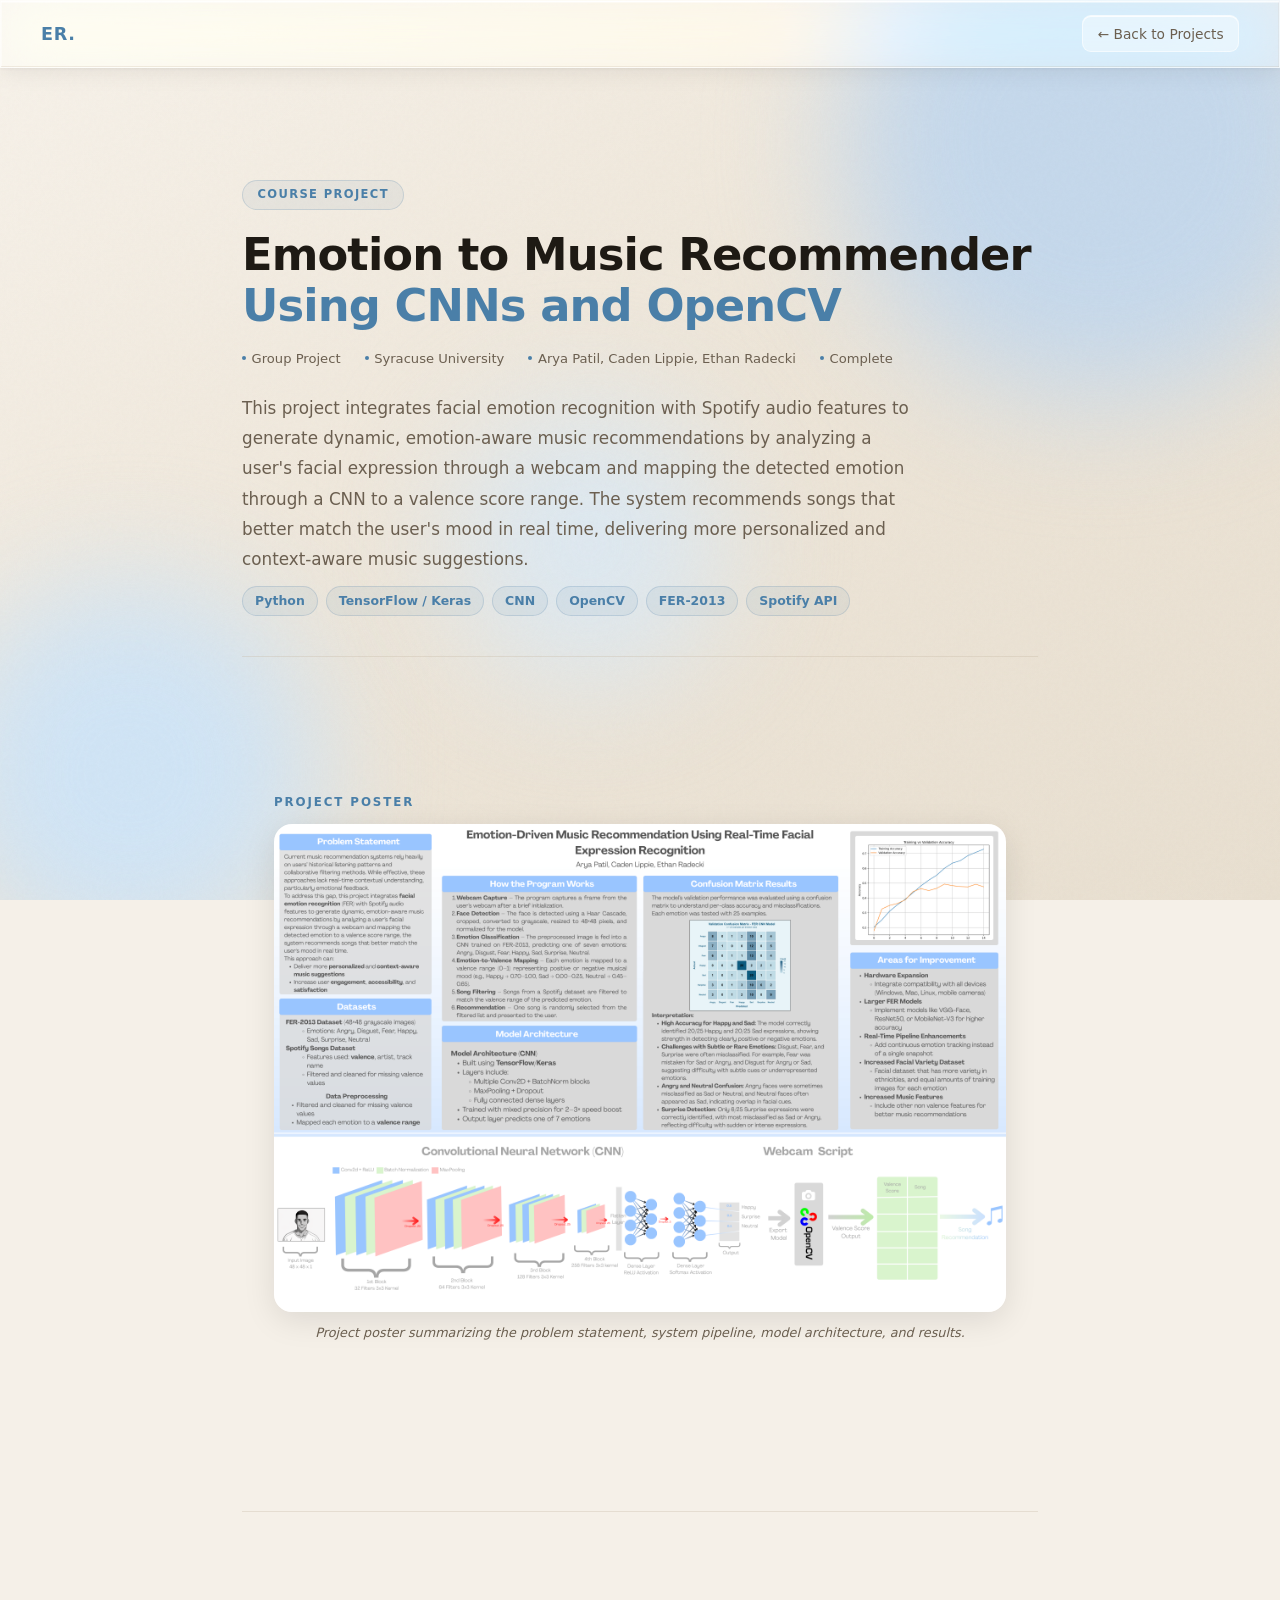
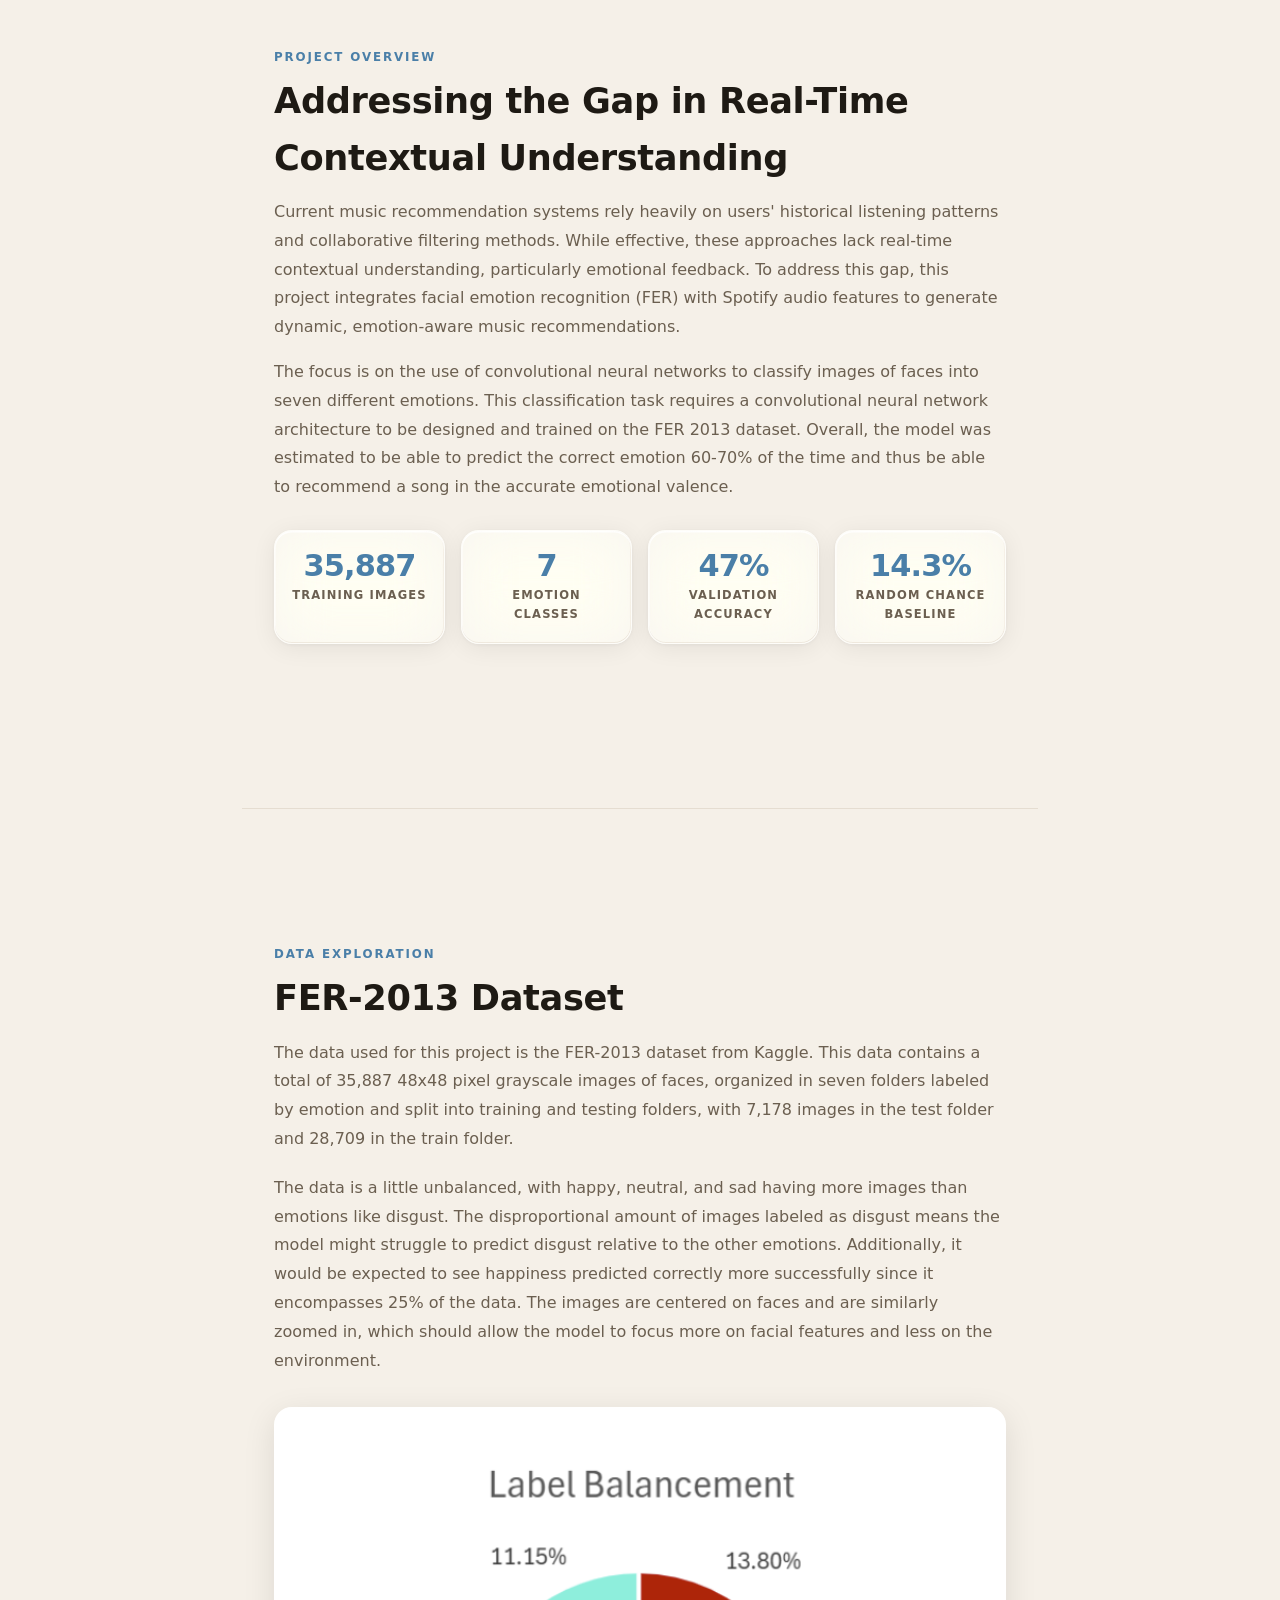
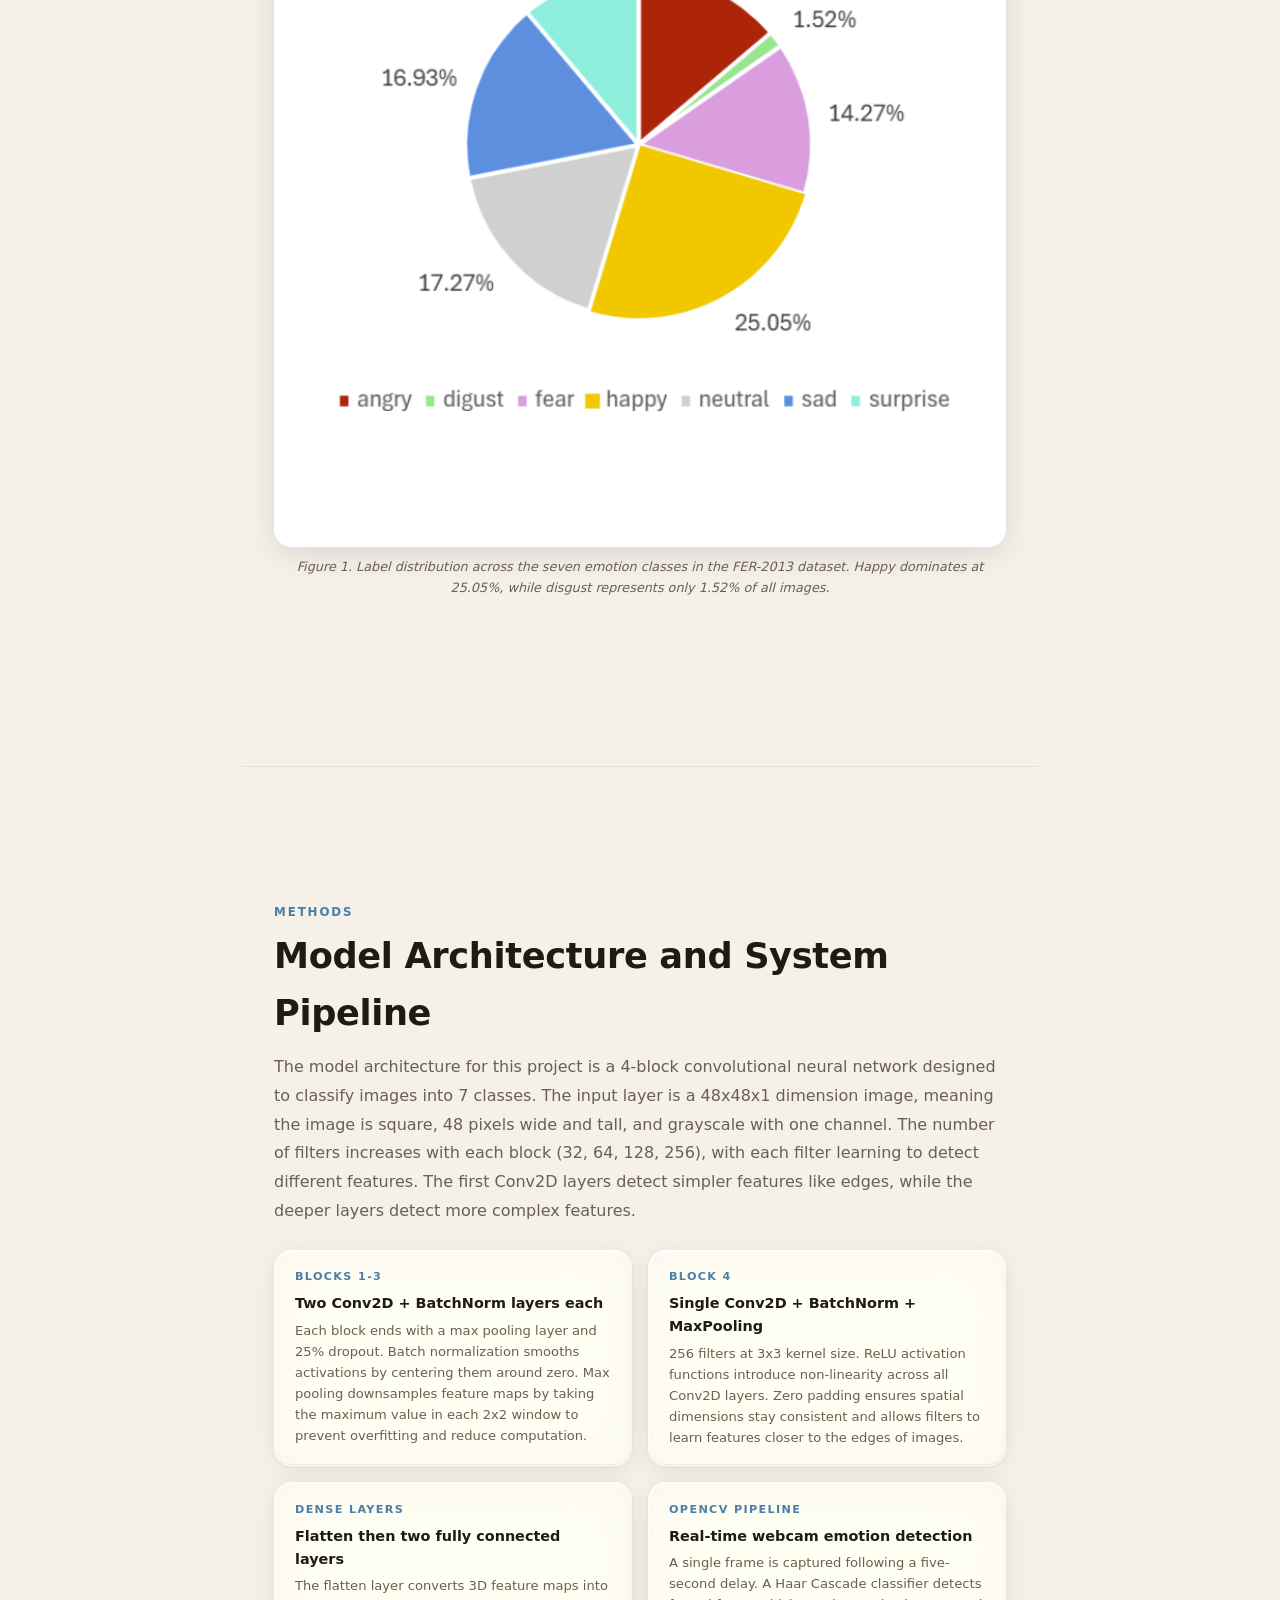
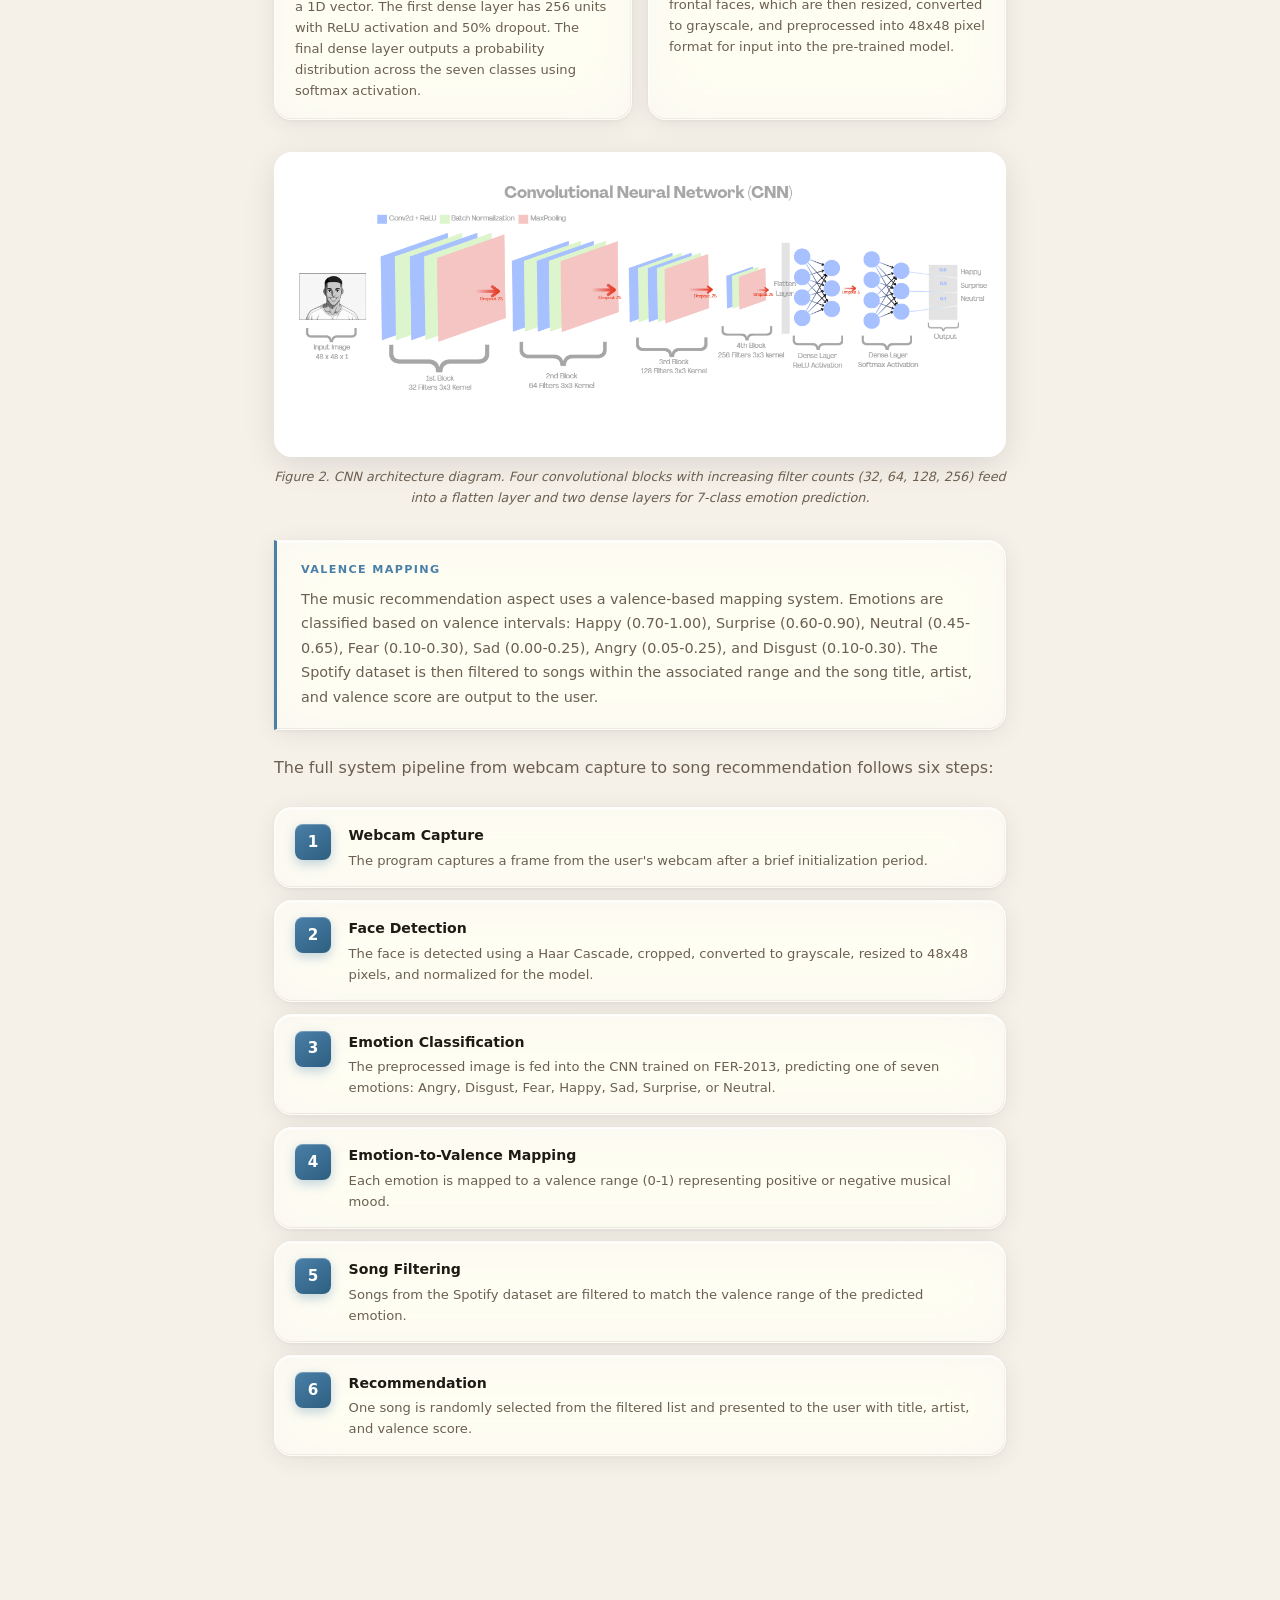
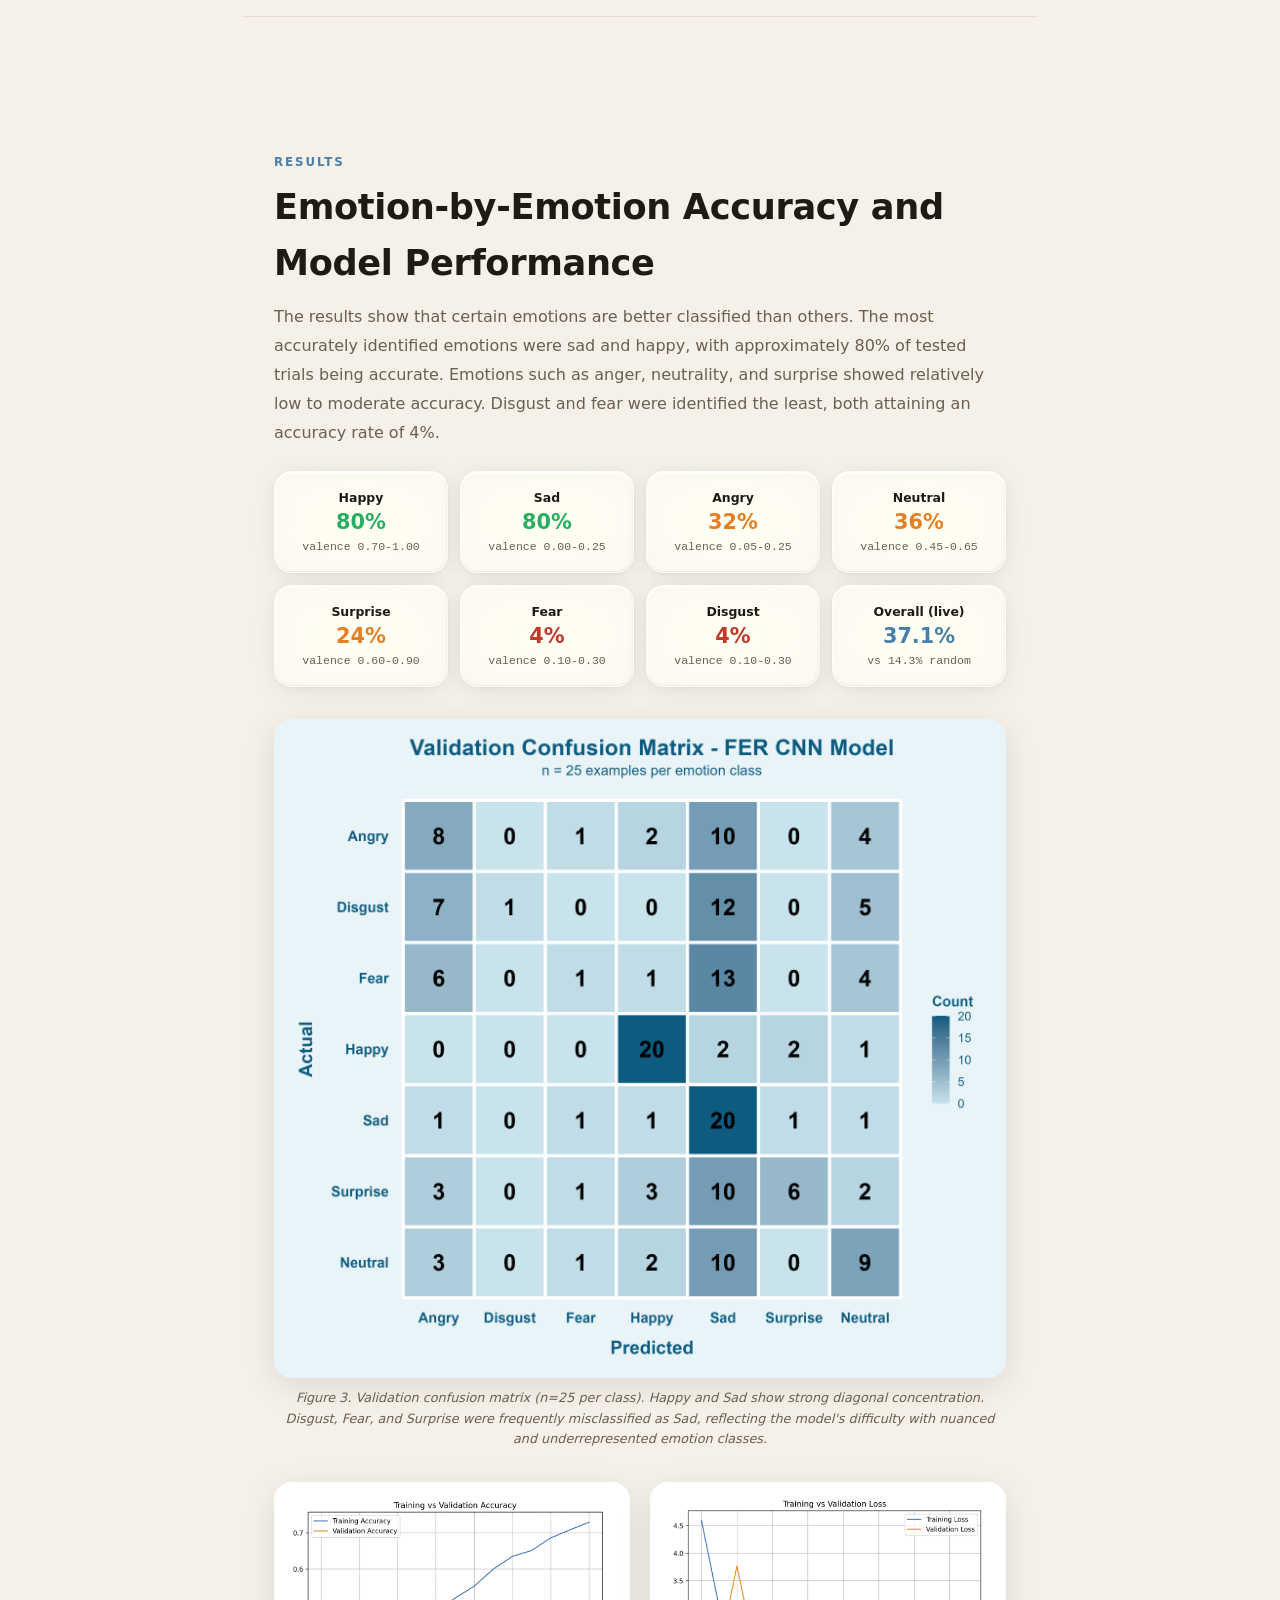
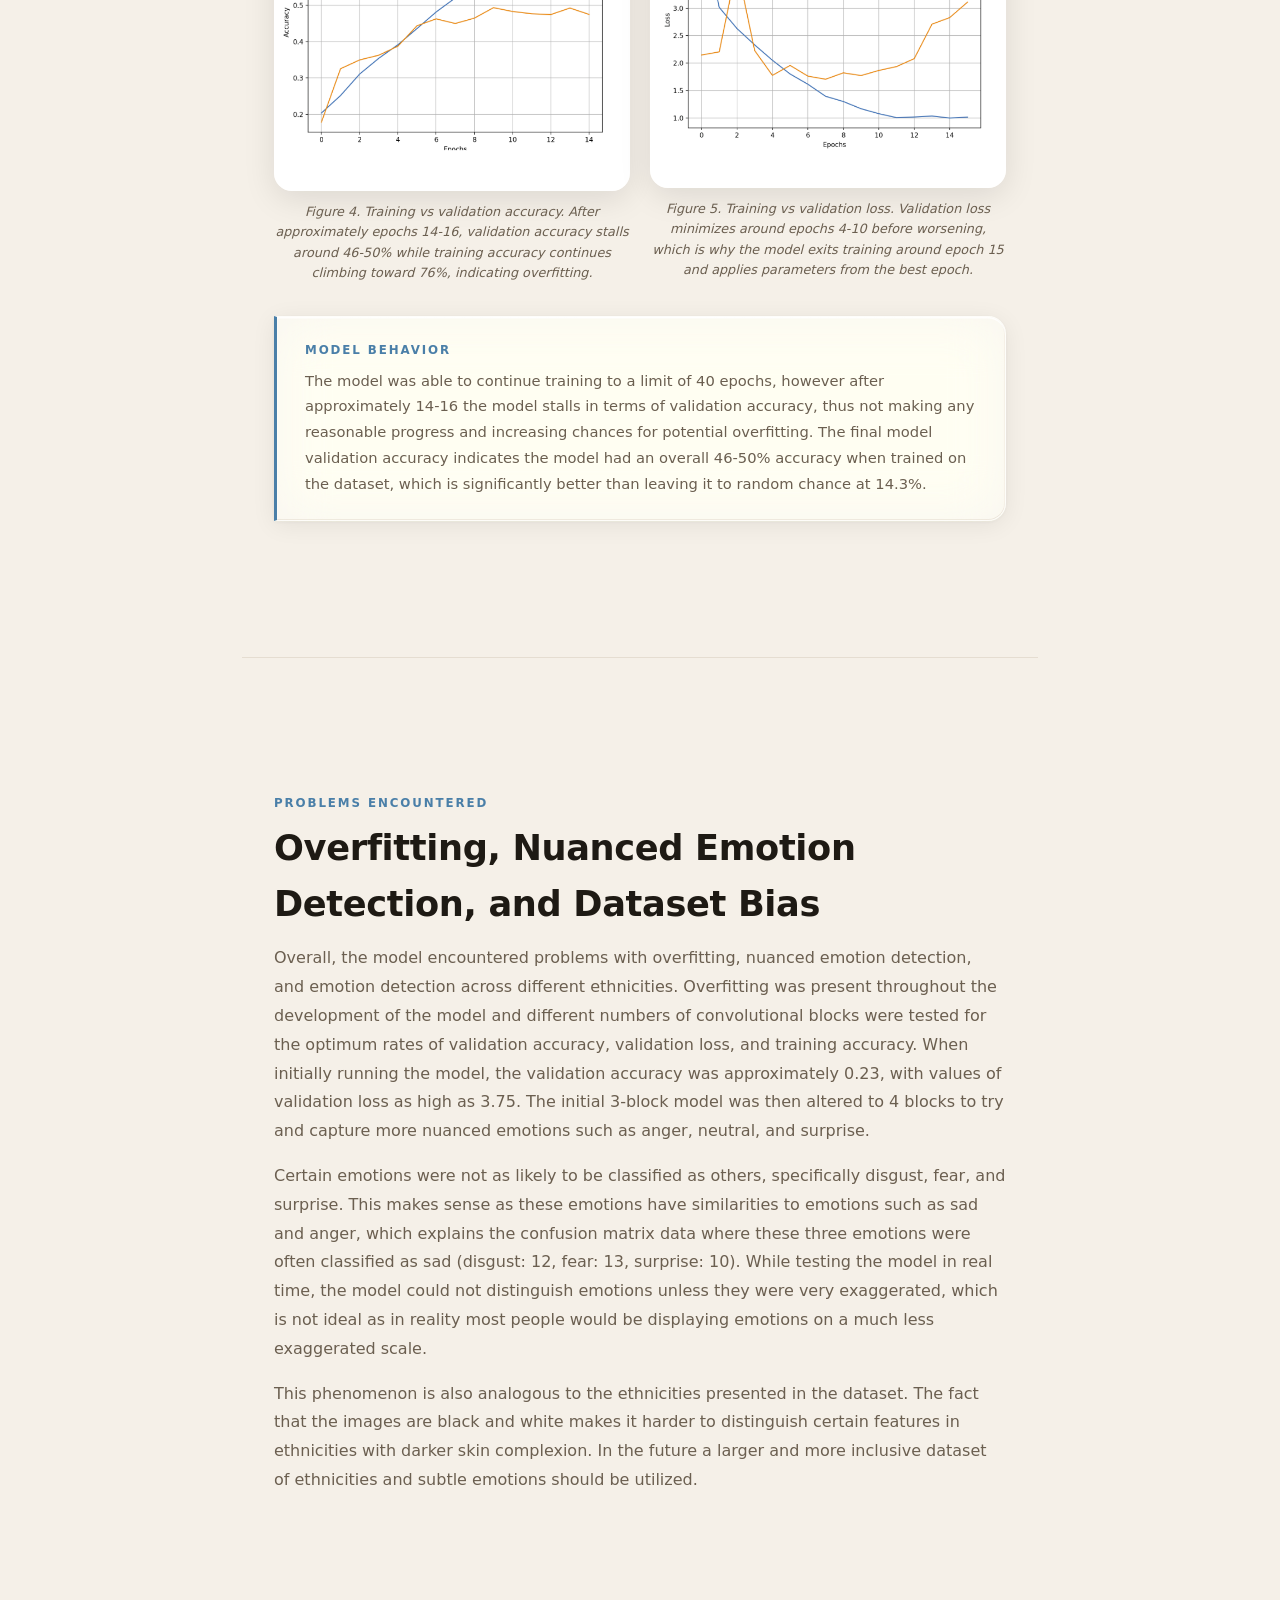
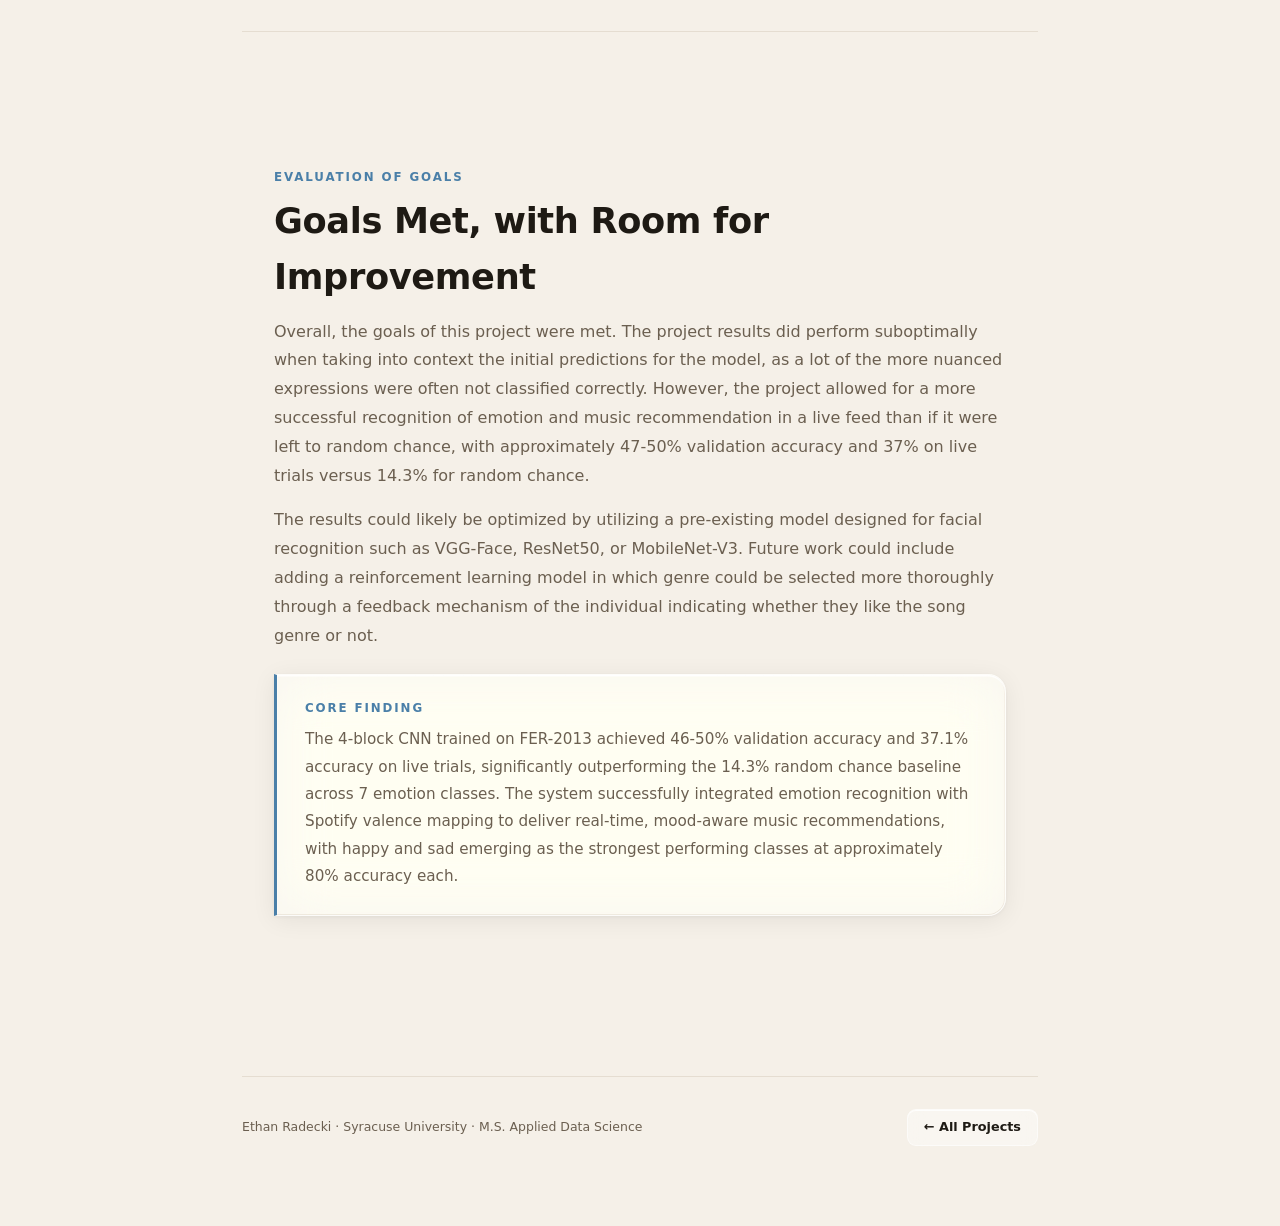
==== commit c5207e5b: "updated project pipeline in cnn html" ====
--- a/reports/cnn-emotion-music.html
+++ b/reports/cnn-emotion-music.html
@@ -27,9 +27,9 @@
 .arch-step .step-title { font-size:0.9rem; font-weight:700; color:var(--text); margin-bottom:0.3rem; }
 .arch-step p { font-size:0.82rem; color:var(--muted); line-height:1.6; }
 
-.pipeline-steps { counter-reset:pipeline; display:flex; flex-direction:column; gap:0.75rem; margin:1.5rem 0; }
-.pipeline-step { display:flex; gap:1rem; align-items:flex-start; padding:1rem 1.25rem; }
-.pipeline-step::before { counter-increment:pipeline; content:counter(pipeline); min-width:28px; height:28px; border-radius:50%; background:var(--accent); color:#fff; font-size:0.78rem; font-weight:800; display:flex; align-items:center; justify-content:center; flex-shrink:0; margin-top:0.1rem; }
+.pipeline-steps { display:flex; flex-direction:column; gap:0.75rem; margin:1.5rem 0; }
+.pipeline-step { display:flex; gap:1.1rem; align-items:flex-start; padding:1rem 1.25rem; }
+.pipeline-step .ps-num { min-width:36px; height:36px; border-radius:8px; background:linear-gradient(145deg,var(--accent),var(--accent2)); color:#fff; font-size:0.95rem; font-weight:900; display:flex; align-items:center; justify-content:center; flex-shrink:0; box-shadow:0 4px 12px rgba(var(--accent-rgb),0.35),inset 0 1px 0 rgba(255,255,255,0.25); letter-spacing:-0.02em; }
 .pipeline-step .ps-title { font-size:0.88rem; font-weight:700; color:var(--text); margin-bottom:0.2rem; }
 .pipeline-step p { font-size:0.82rem; color:var(--muted); line-height:1.6; }
 
@@ -227,36 +227,42 @@
     <p style="color:var(--muted); line-height:1.8; margin-top:1.25rem;">The full system pipeline from webcam capture to song recommendation follows six steps:</p>
     <div class="pipeline-steps">
       <div class="glass pipeline-step">
+        <div class="ps-num">1</div>
         <div>
           <div class="ps-title">Webcam Capture</div>
           <p>The program captures a frame from the user's webcam after a brief initialization period.</p>
         </div>
       </div>
       <div class="glass pipeline-step">
+        <div class="ps-num">2</div>
         <div>
           <div class="ps-title">Face Detection</div>
           <p>The face is detected using a Haar Cascade, cropped, converted to grayscale, resized to 48x48 pixels, and normalized for the model.</p>
         </div>
       </div>
       <div class="glass pipeline-step">
+        <div class="ps-num">3</div>
         <div>
           <div class="ps-title">Emotion Classification</div>
           <p>The preprocessed image is fed into the CNN trained on FER-2013, predicting one of seven emotions: Angry, Disgust, Fear, Happy, Sad, Surprise, or Neutral.</p>
         </div>
       </div>
       <div class="glass pipeline-step">
+        <div class="ps-num">4</div>
         <div>
           <div class="ps-title">Emotion-to-Valence Mapping</div>
           <p>Each emotion is mapped to a valence range (0-1) representing positive or negative musical mood.</p>
         </div>
       </div>
       <div class="glass pipeline-step">
+        <div class="ps-num">5</div>
         <div>
           <div class="ps-title">Song Filtering</div>
           <p>Songs from the Spotify dataset are filtered to match the valence range of the predicted emotion.</p>
         </div>
       </div>
       <div class="glass pipeline-step">
+        <div class="ps-num">6</div>
         <div>
           <div class="ps-title">Recommendation</div>
           <p>One song is randomly selected from the filtered list and presented to the user with title, artist, and valence score.</p>
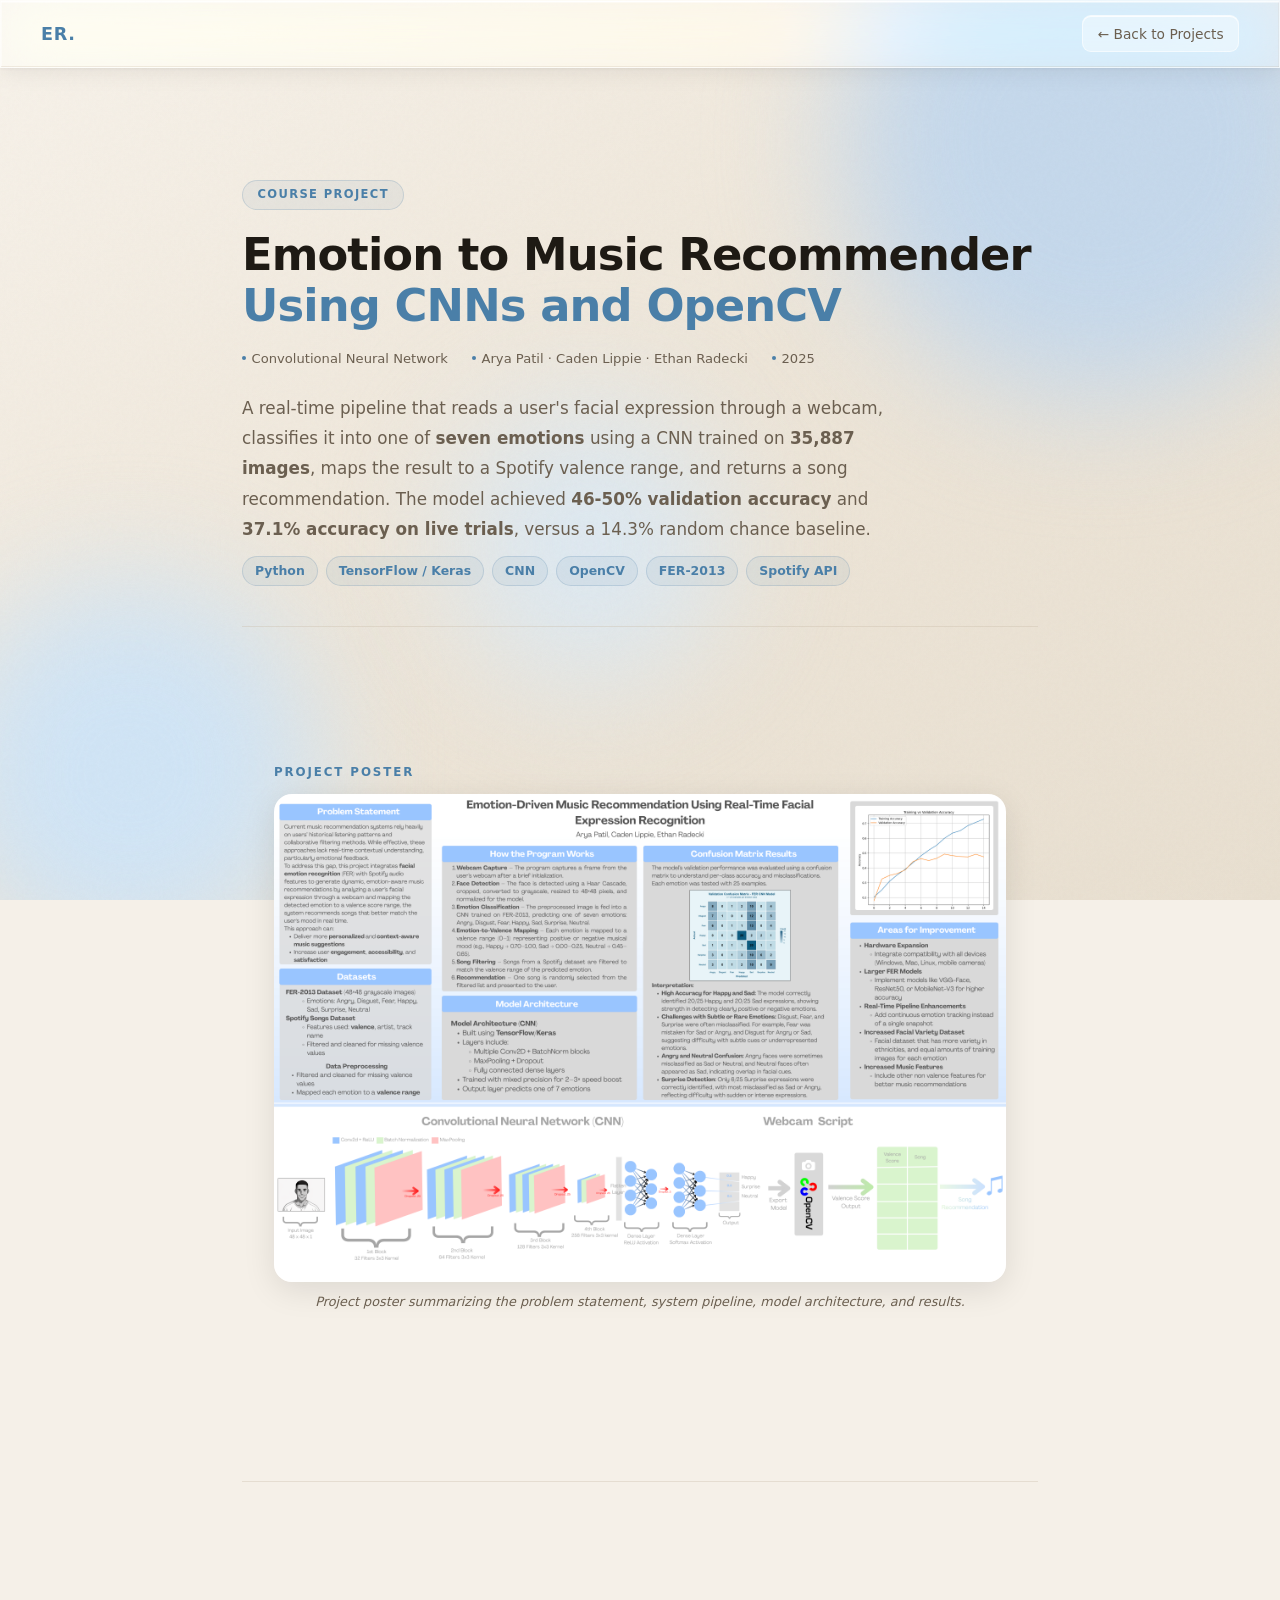
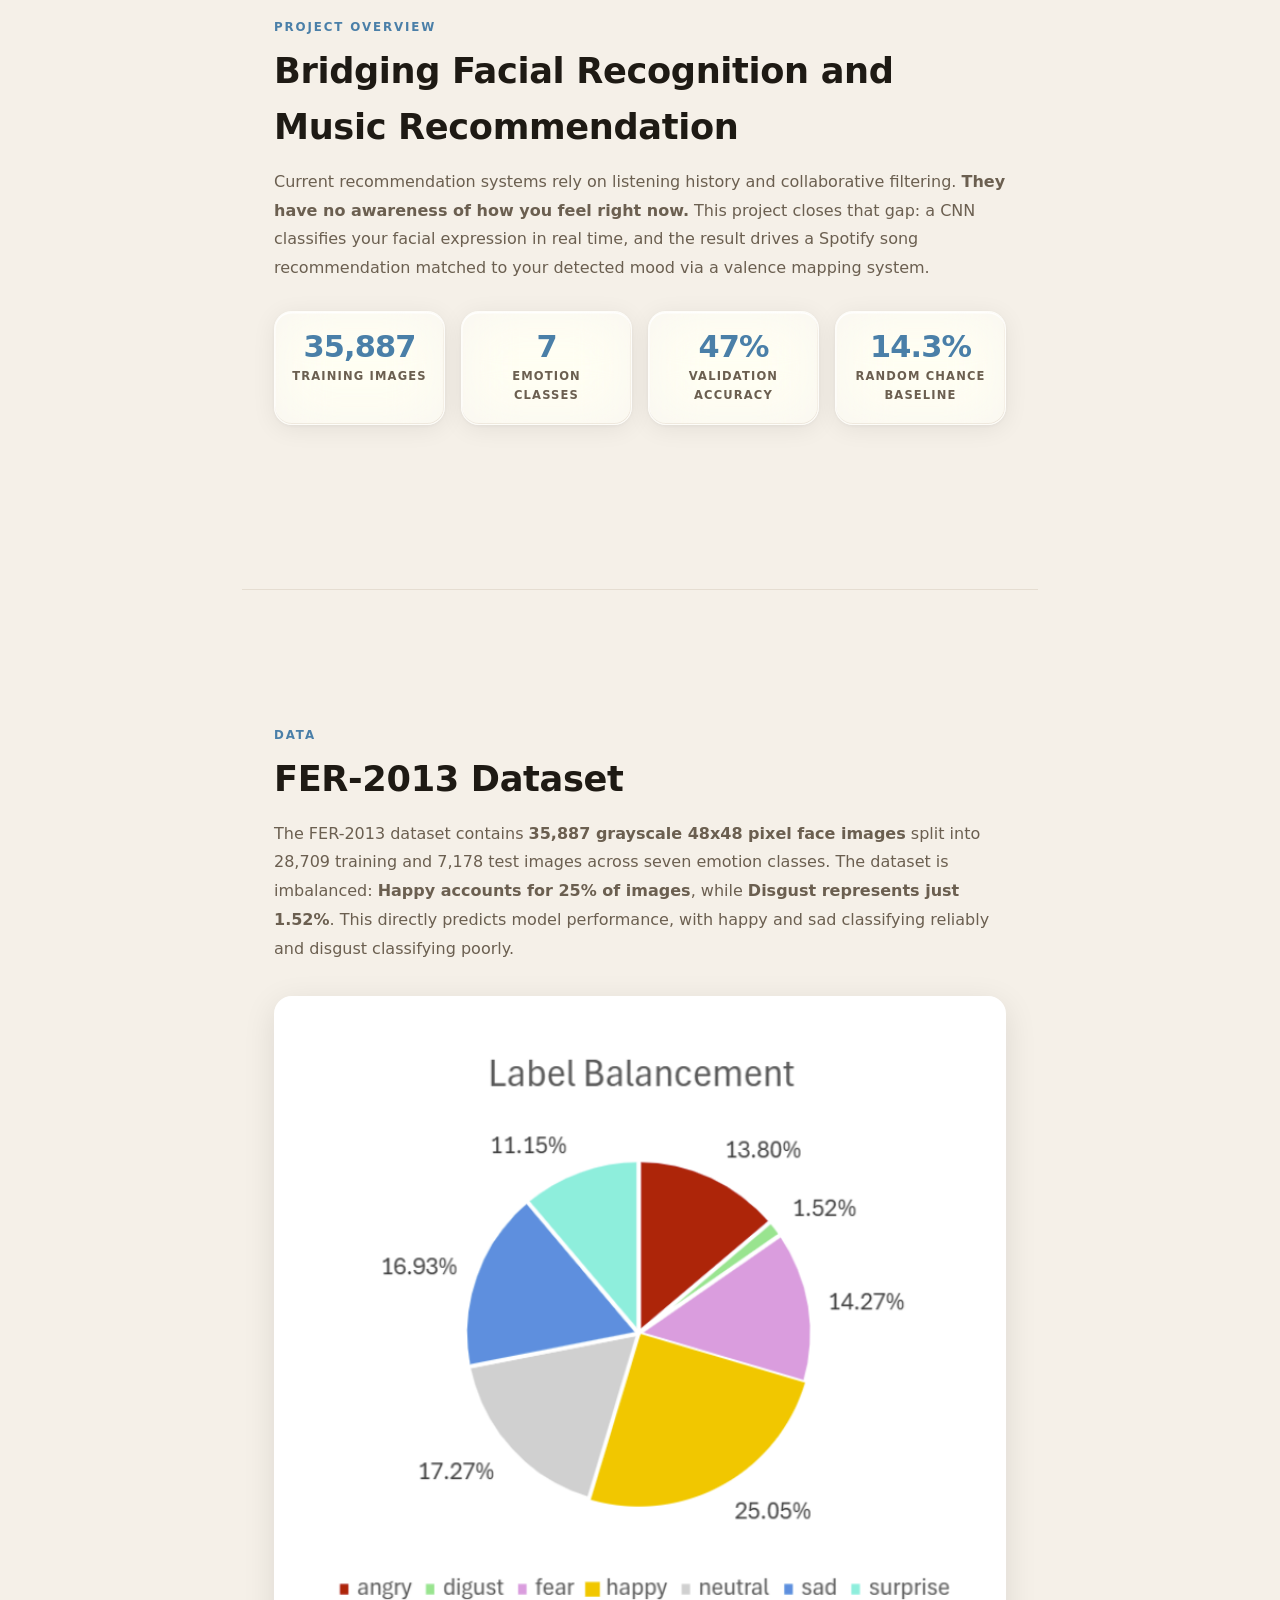
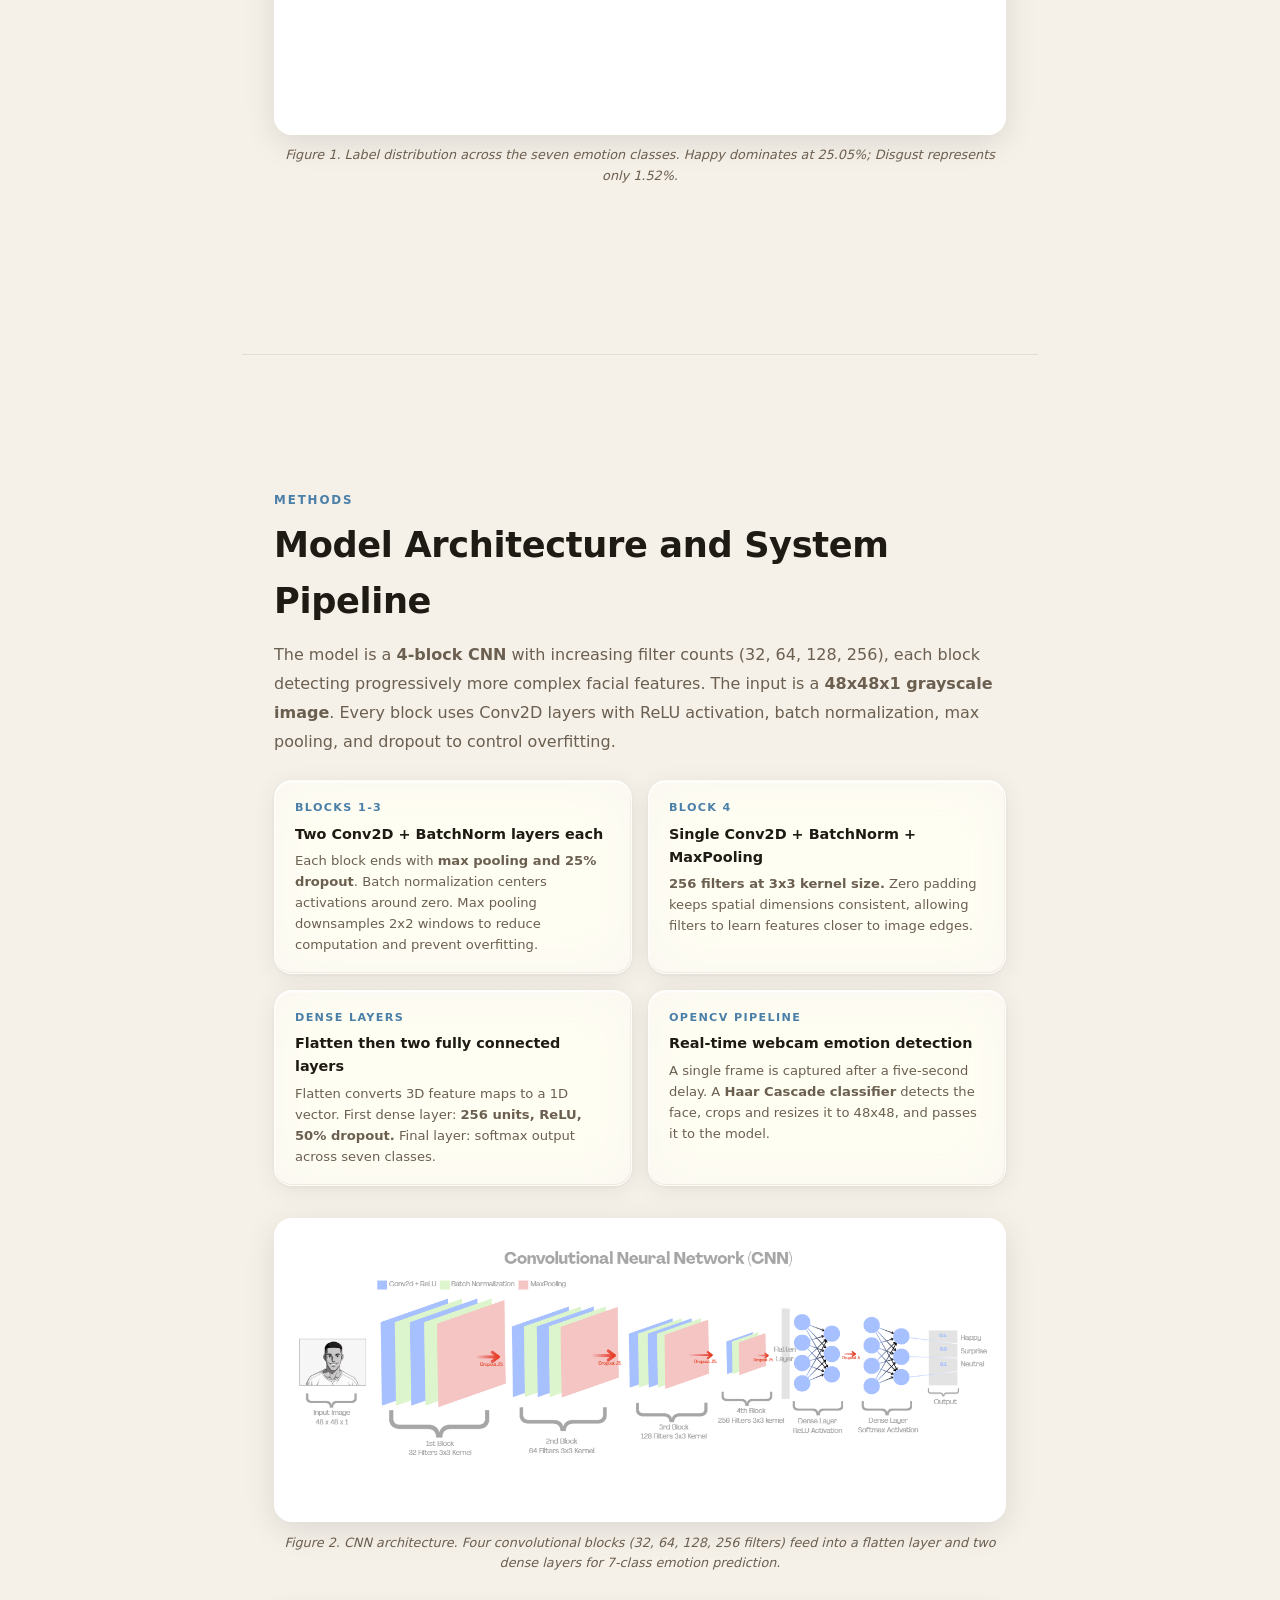
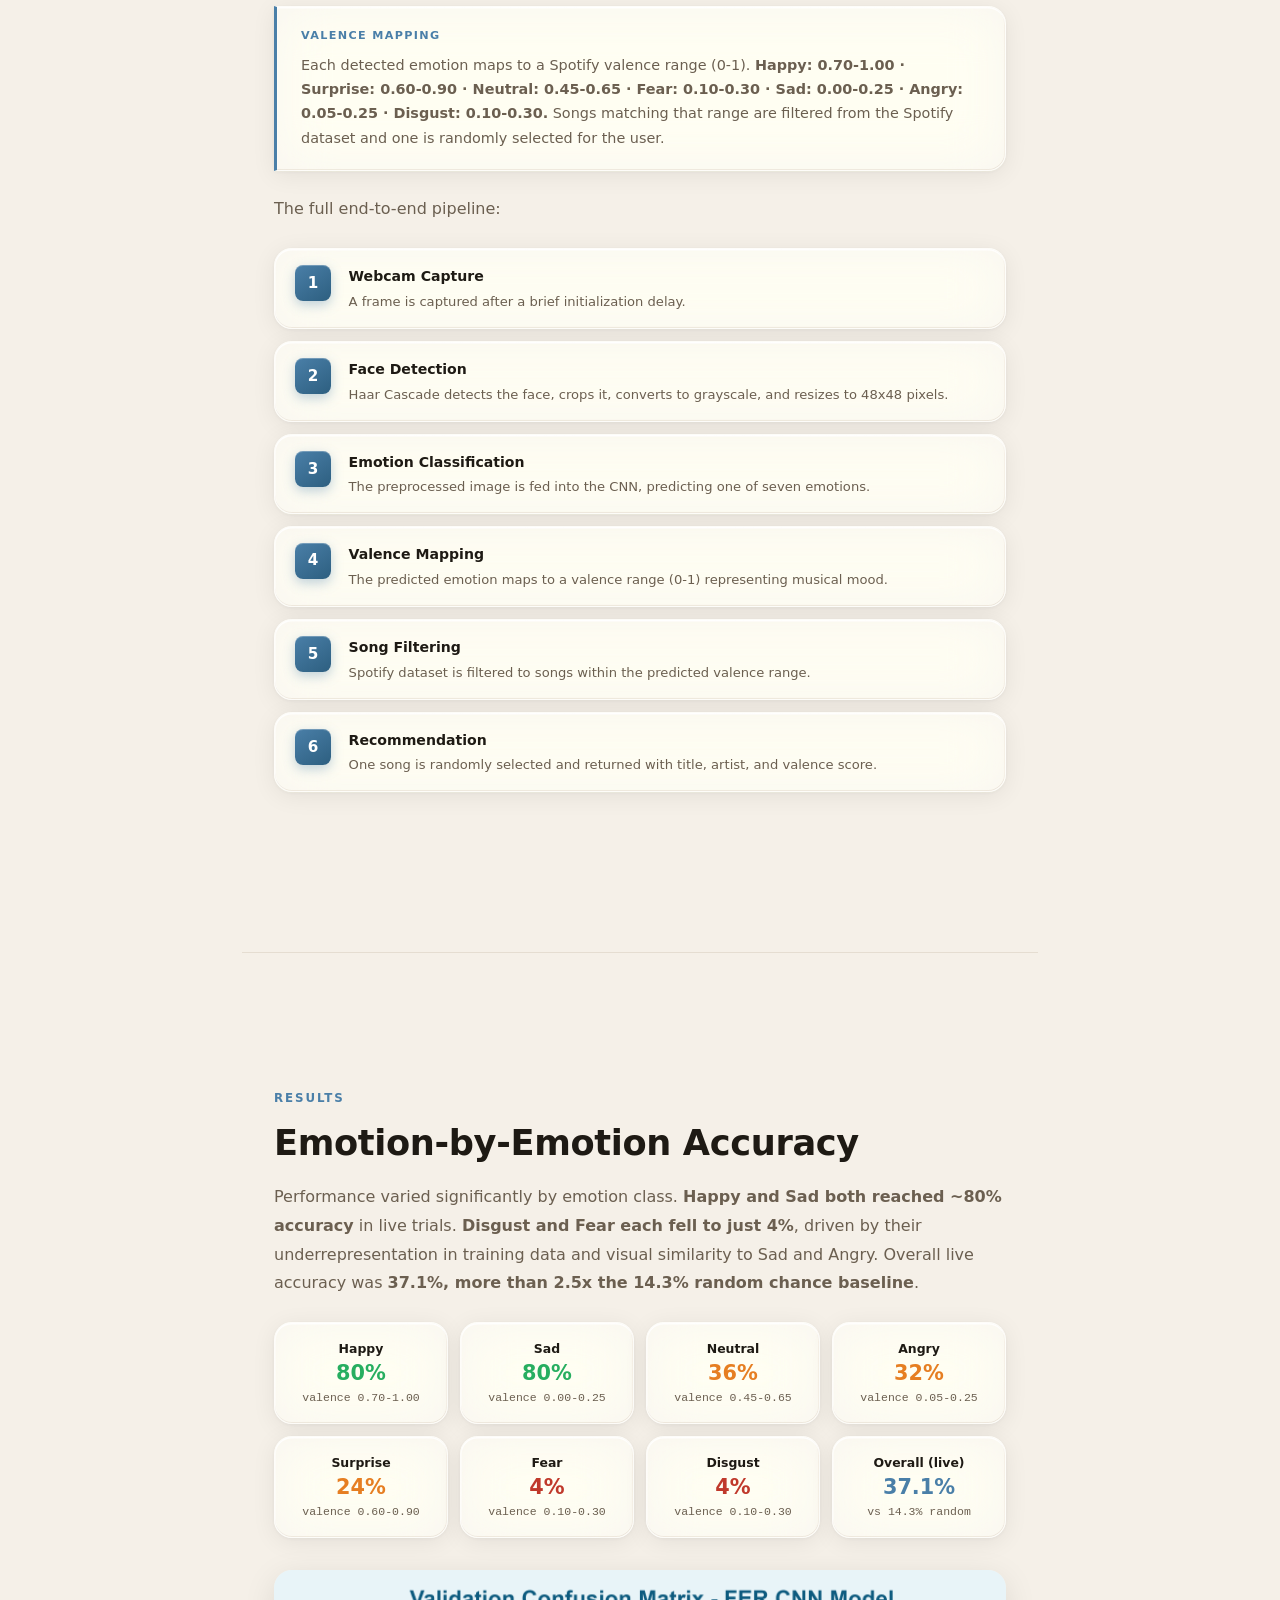
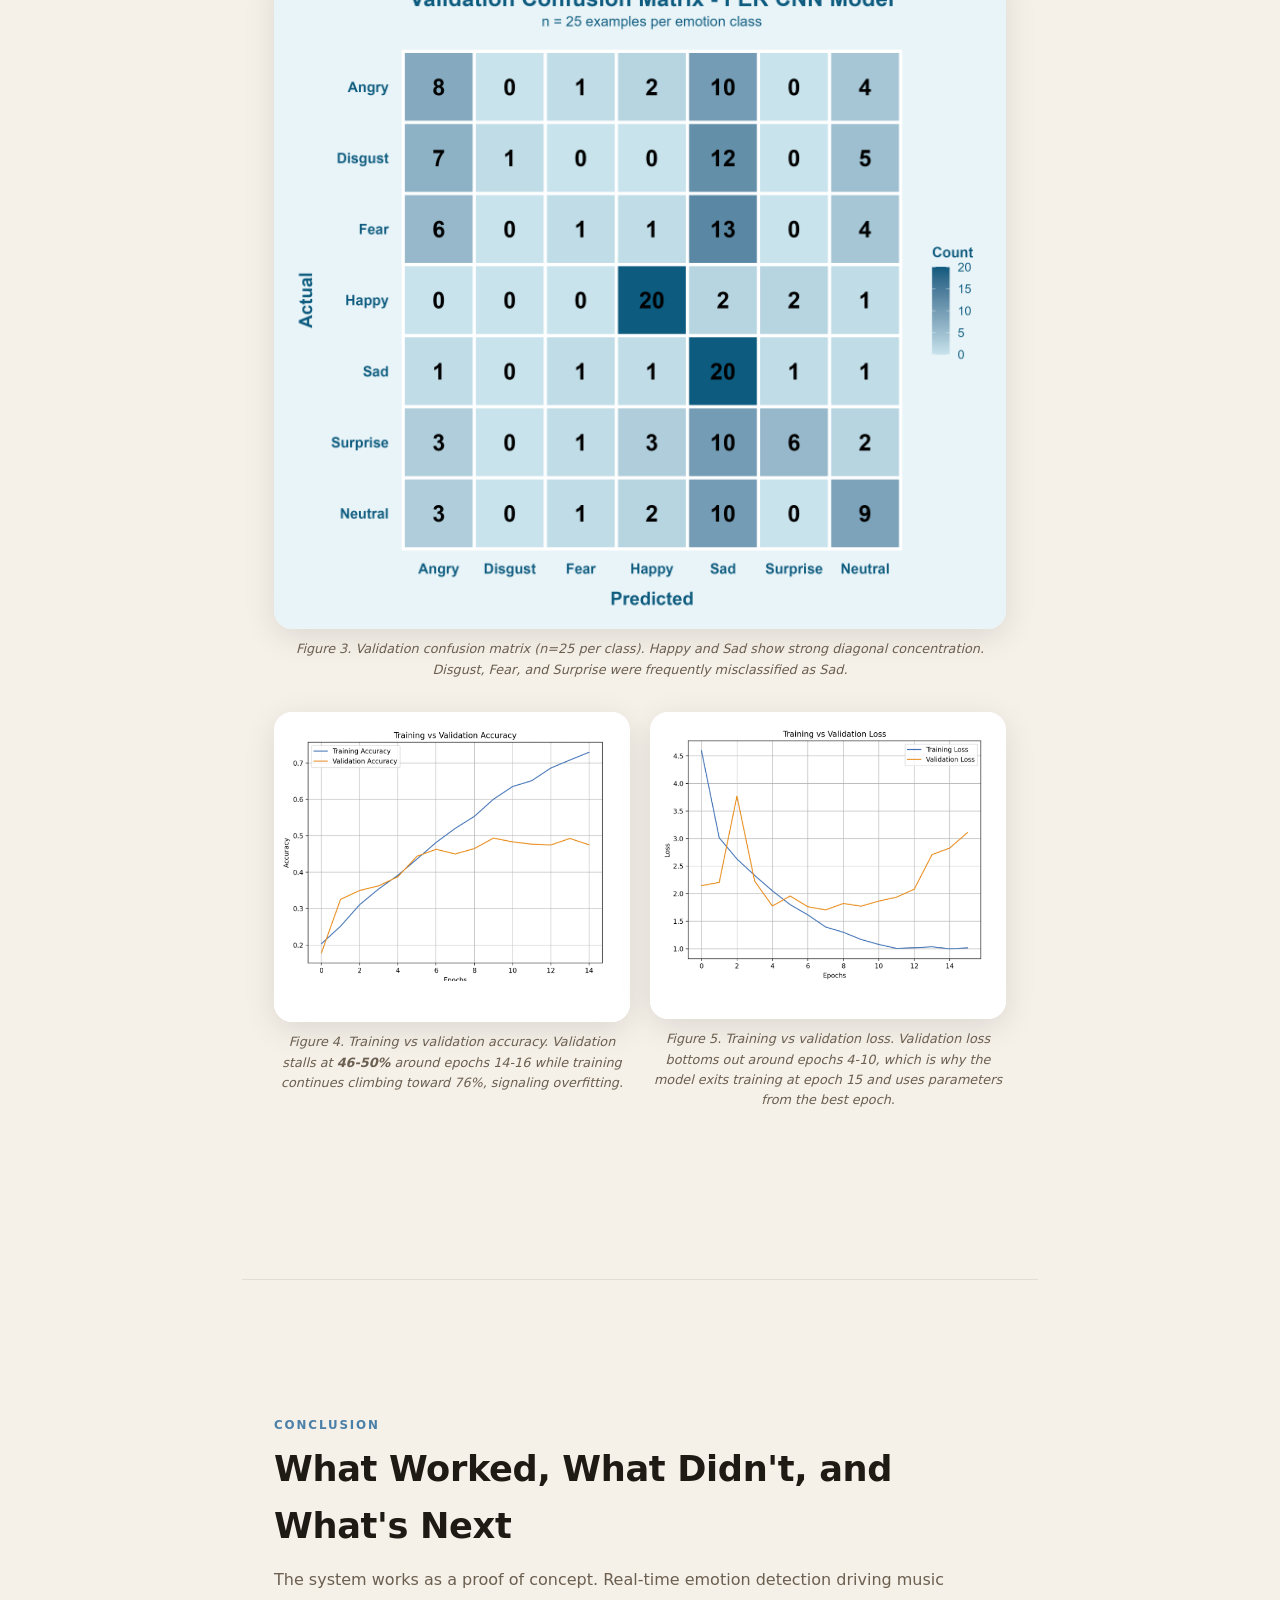
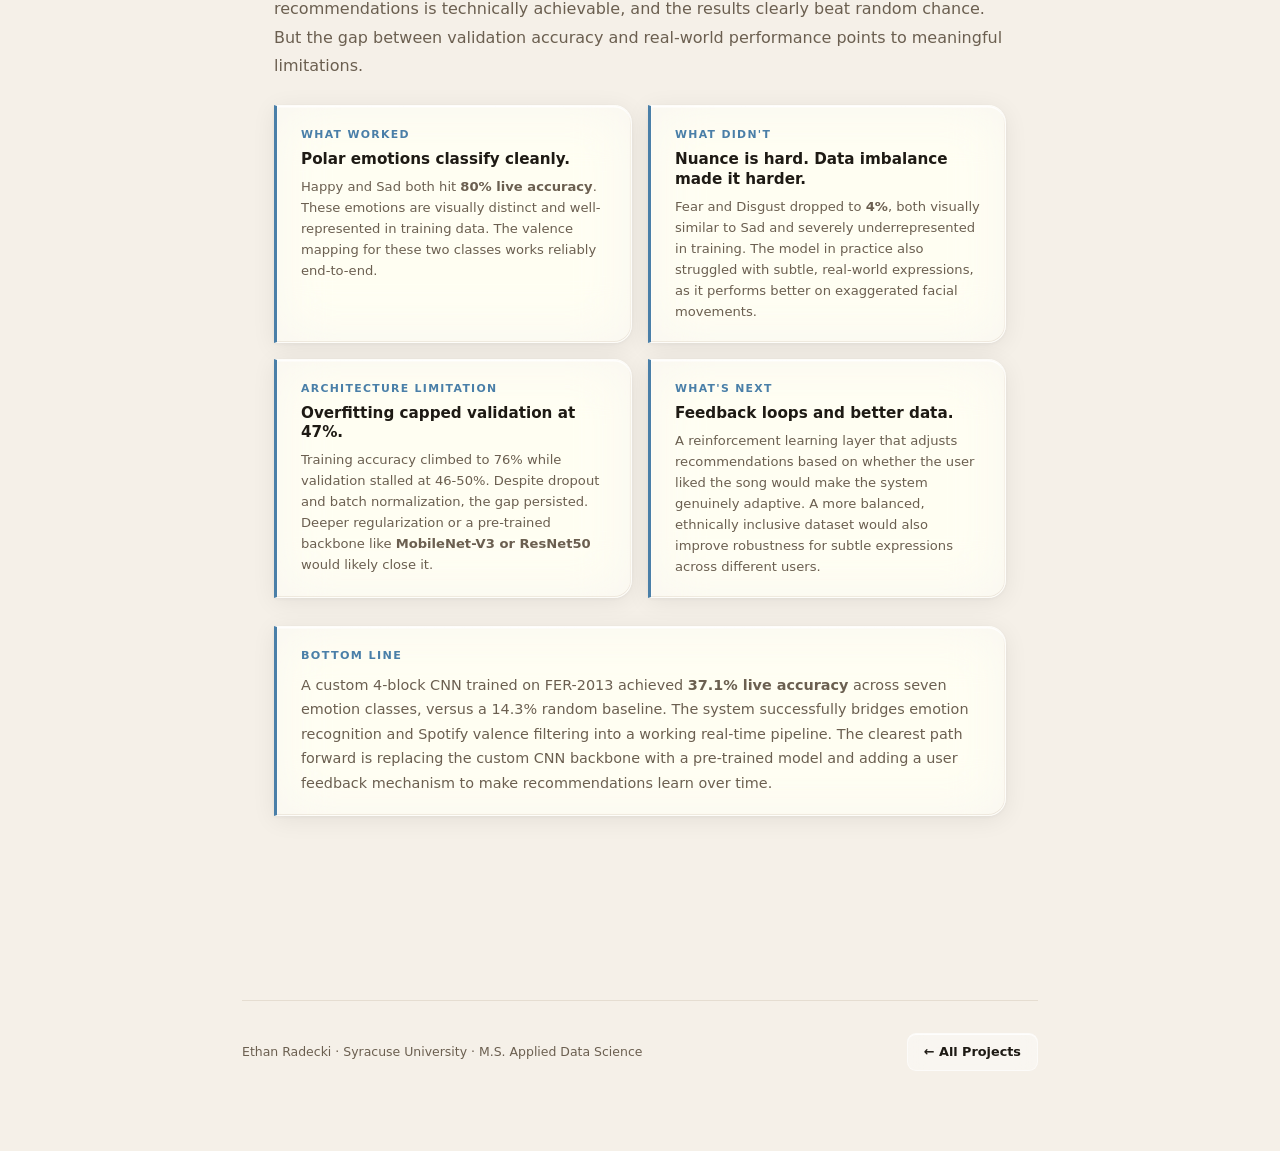
==== commit 2aff823e: "updated housing and cnn pages" ====
--- a/reports/cnn-emotion-music.html
+++ b/reports/cnn-emotion-music.html
@@ -47,6 +47,12 @@
 .callout-box .cb-label { font-size:0.7rem; text-transform:uppercase; letter-spacing:0.12em; color:var(--accent); font-weight:700; margin-bottom:0.5rem; }
 .callout-box p { font-size:0.9rem; color:var(--muted); line-height:1.7; }
 
+.conclusion-grid { display:grid; grid-template-columns:1fr 1fr; gap:1rem; margin:1.5rem 0; }
+.conclusion-card { padding:1.25rem 1.5rem; border-left:3px solid var(--accent); border-radius:0 var(--radius) var(--radius) 0; }
+.conclusion-card .cc-eyebrow { font-size:0.68rem; text-transform:uppercase; letter-spacing:0.12em; color:var(--accent); font-weight:700; margin-bottom:0.4rem; }
+.conclusion-card .cc-headline { font-size:0.95rem; font-weight:800; color:var(--text); margin-bottom:0.4rem; line-height:1.3; }
+.conclusion-card p { font-size:0.82rem; color:var(--muted); line-height:1.6; }
+
 code { font-size:0.85em; background:rgba(var(--accent-rgb),0.07); padding:0.1em 0.4em; border-radius:4px; font-family:'Courier New', monospace; }
 
 .stack-tags { display:flex; flex-wrap:wrap; gap:0.5rem; margin-top:0.75rem; }
@@ -62,6 +68,7 @@
   .emotion-grid { grid-template-columns:repeat(2,1fr); }
   .arch-steps { grid-template-columns:1fr; }
   .fig-grid { grid-template-columns:1fr; }
+  .conclusion-grid { grid-template-columns:1fr; }
   .report-footer { flex-direction:column; align-items:flex-start; }
 }
 </style>
@@ -91,13 +98,12 @@
     <div class="report-tag">Course Project</div>
     <h1>Emotion to Music Recommender<br><span>Using CNNs and OpenCV</span></h1>
     <div class="report-meta">
-      <span class="meta-item"><span class="meta-dot"></span>Group Project</span>
-      <span class="meta-item"><span class="meta-dot"></span>Syracuse University</span>
-      <span class="meta-item"><span class="meta-dot"></span>Arya Patil, Caden Lippie, Ethan Radecki</span>
-      <span class="meta-item"><span class="meta-dot"></span>Complete</span>
+      <span class="meta-item"><span class="meta-dot"></span>Convolutional Neural Network</span>
+      <span class="meta-item"><span class="meta-dot"></span>Arya Patil · Caden Lippie · Ethan Radecki</span>
+      <span class="meta-item"><span class="meta-dot"></span>2025</span>
     </div>
     <p class="report-summary">
-      This project integrates facial emotion recognition with Spotify audio features to generate dynamic, emotion-aware music recommendations by analyzing a user's facial expression through a webcam and mapping the detected emotion through a CNN to a valence score range. The system recommends songs that better match the user's mood in real time, delivering more personalized and context-aware music suggestions.
+      A real-time pipeline that reads a user's facial expression through a webcam, classifies it into one of <strong>seven emotions</strong> using a CNN trained on <strong>35,887 images</strong>, maps the result to a Spotify valence range, and returns a song recommendation. The model achieved <strong>46-50% validation accuracy</strong> and <strong>37.1% accuracy on live trials</strong>, versus a 14.3% random chance baseline.
     </p>
     <div class="stack-tags">
       <span class="stack-tag">Python</span>
@@ -115,9 +121,7 @@
   <section>
     <div class="section-label">Project Poster</div>
     <div class="fig-wrap" style="margin-top:0.75rem;">
-      <img src="assets/emotion_poster.png"
-           alt="Emotion-Driven Music Recommendation project poster"
-           class="fig-img" onclick="openLightbox(this)">
+      <img src="assets/emotion_poster.png" alt="Emotion-Driven Music Recommendation project poster" class="fig-img" onclick="openLightbox(this)">
       <p class="fig-caption">Project poster summarizing the problem statement, system pipeline, model architecture, and results.</p>
     </div>
   </section>
@@ -127,13 +131,10 @@
   <!-- OVERVIEW -->
   <section>
     <div class="section-label">Project Overview</div>
-    <h2 class="section-title">Addressing the Gap in Real-Time Contextual Understanding</h2>
+    <h2 class="section-title">Bridging Facial Recognition and Music Recommendation</h2>
 
     <p style="color:var(--muted); line-height:1.8; margin-bottom:1rem;">
-      Current music recommendation systems rely heavily on users' historical listening patterns and collaborative filtering methods. While effective, these approaches lack real-time contextual understanding, particularly emotional feedback. To address this gap, this project integrates facial emotion recognition (FER) with Spotify audio features to generate dynamic, emotion-aware music recommendations.
-    </p>
-    <p style="color:var(--muted); line-height:1.8; margin-bottom:1rem;">
-      The focus is on the use of convolutional neural networks to classify images of faces into seven different emotions. This classification task requires a convolutional neural network architecture to be designed and trained on the FER 2013 dataset. Overall, the model was estimated to be able to predict the correct emotion 60-70% of the time and thus be able to recommend a song in the accurate emotional valence.
+      Current recommendation systems rely on listening history and collaborative filtering. <strong>They have no awareness of how you feel right now.</strong> This project closes that gap: a CNN classifies your facial expression in real time, and the result drives a Spotify song recommendation matched to your detected mood via a valence mapping system.
     </p>
 
     <div class="stat-row">
@@ -160,21 +161,16 @@
 
   <!-- DATA -->
   <section>
-    <div class="section-label">Data Exploration</div>
+    <div class="section-label">Data</div>
     <h2 class="section-title">FER-2013 Dataset</h2>
 
     <p style="color:var(--muted); line-height:1.8; margin-bottom:1.25rem;">
-      The data used for this project is the FER-2013 dataset from Kaggle. This data contains a total of 35,887 48x48 pixel grayscale images of faces, organized in seven folders labeled by emotion and split into training and testing folders, with 7,178 images in the test folder and 28,709 in the train folder.
-    </p>
-    <p style="color:var(--muted); line-height:1.8; margin-bottom:1.25rem;">
-      The data is a little unbalanced, with happy, neutral, and sad having more images than emotions like disgust. The disproportional amount of images labeled as disgust means the model might struggle to predict disgust relative to the other emotions. Additionally, it would be expected to see happiness predicted correctly more successfully since it encompasses 25% of the data. The images are centered on faces and are similarly zoomed in, which should allow the model to focus more on facial features and less on the environment.
+      The FER-2013 dataset contains <strong>35,887 grayscale 48x48 pixel face images</strong> split into 28,709 training and 7,178 test images across seven emotion classes. The dataset is imbalanced: <strong>Happy accounts for 25% of images</strong>, while <strong>Disgust represents just 1.52%</strong>. This directly predicts model performance, with happy and sad classifying reliably and disgust classifying poorly.
     </p>
 
     <div class="fig-wrap">
-      <img src="assets/emotions_class_balance.png"
-           alt="Label distribution pie chart across 7 emotion classes"
-           class="fig-img" onclick="openLightbox(this)">
-      <p class="fig-caption">Figure 1. Label distribution across the seven emotion classes in the FER-2013 dataset. Happy dominates at 25.05%, while disgust represents only 1.52% of all images.</p>
+      <img src="assets/emotions_class_balance.png" alt="Label distribution across 7 emotion classes" class="fig-img" onclick="openLightbox(this)">
+      <p class="fig-caption">Figure 1. Label distribution across the seven emotion classes. Happy dominates at 25.05%; Disgust represents only 1.52%.</p>
     </div>
   </section>
 
@@ -186,86 +182,84 @@
     <h2 class="section-title">Model Architecture and System Pipeline</h2>
 
     <p style="color:var(--muted); line-height:1.8; margin-bottom:1.25rem;">
-      The model architecture for this project is a 4-block convolutional neural network designed to classify images into 7 classes. The input layer is a 48x48x1 dimension image, meaning the image is square, 48 pixels wide and tall, and grayscale with one channel. The number of filters increases with each block (32, 64, 128, 256), with each filter learning to detect different features. The first Conv2D layers detect simpler features like edges, while the deeper layers detect more complex features.
+      The model is a <strong>4-block CNN</strong> with increasing filter counts (32, 64, 128, 256), each block detecting progressively more complex facial features. The input is a <strong>48x48x1 grayscale image</strong>. Every block uses Conv2D layers with ReLU activation, batch normalization, max pooling, and dropout to control overfitting.
     </p>
 
     <div class="arch-steps">
       <div class="glass arch-step">
         <div class="step-label">Blocks 1-3</div>
         <div class="step-title">Two Conv2D + BatchNorm layers each</div>
-        <p>Each block ends with a max pooling layer and 25% dropout. Batch normalization smooths activations by centering them around zero. Max pooling downsamples feature maps by taking the maximum value in each 2x2 window to prevent overfitting and reduce computation.</p>
+        <p>Each block ends with <strong>max pooling and 25% dropout</strong>. Batch normalization centers activations around zero. Max pooling downsamples 2x2 windows to reduce computation and prevent overfitting.</p>
       </div>
       <div class="glass arch-step">
         <div class="step-label">Block 4</div>
         <div class="step-title">Single Conv2D + BatchNorm + MaxPooling</div>
-        <p>256 filters at 3x3 kernel size. ReLU activation functions introduce non-linearity across all Conv2D layers. Zero padding ensures spatial dimensions stay consistent and allows filters to learn features closer to the edges of images.</p>
+        <p><strong>256 filters at 3x3 kernel size.</strong> Zero padding keeps spatial dimensions consistent, allowing filters to learn features closer to image edges.</p>
       </div>
       <div class="glass arch-step">
         <div class="step-label">Dense Layers</div>
         <div class="step-title">Flatten then two fully connected layers</div>
-        <p>The flatten layer converts 3D feature maps into a 1D vector. The first dense layer has 256 units with ReLU activation and 50% dropout. The final dense layer outputs a probability distribution across the seven classes using softmax activation.</p>
+        <p>Flatten converts 3D feature maps to a 1D vector. First dense layer: <strong>256 units, ReLU, 50% dropout.</strong> Final layer: softmax output across seven classes.</p>
       </div>
       <div class="glass arch-step">
         <div class="step-label">OpenCV Pipeline</div>
         <div class="step-title">Real-time webcam emotion detection</div>
-        <p>A single frame is captured following a five-second delay. A Haar Cascade classifier detects frontal faces, which are then resized, converted to grayscale, and preprocessed into 48x48 pixel format for input into the pre-trained model.</p>
+        <p>A single frame is captured after a five-second delay. A <strong>Haar Cascade classifier</strong> detects the face, crops and resizes it to 48x48, and passes it to the model.</p>
       </div>
     </div>
 
     <div class="fig-wrap">
-      <img src="assets/cnn_model_diagram.png"
-           alt="CNN model architecture diagram showing 4 blocks, flatten layer, and dense layers"
-           class="fig-img" onclick="openLightbox(this)">
-      <p class="fig-caption">Figure 2. CNN architecture diagram. Four convolutional blocks with increasing filter counts (32, 64, 128, 256) feed into a flatten layer and two dense layers for 7-class emotion prediction.</p>
+      <img src="assets/cnn_model_diagram.png" alt="CNN architecture diagram" class="fig-img" onclick="openLightbox(this)">
+      <p class="fig-caption">Figure 2. CNN architecture. Four convolutional blocks (32, 64, 128, 256 filters) feed into a flatten layer and two dense layers for 7-class emotion prediction.</p>
     </div>
 
     <div class="callout-box glass">
       <div class="cb-label">Valence Mapping</div>
-      <p>The music recommendation aspect uses a valence-based mapping system. Emotions are classified based on valence intervals: Happy (0.70-1.00), Surprise (0.60-0.90), Neutral (0.45-0.65), Fear (0.10-0.30), Sad (0.00-0.25), Angry (0.05-0.25), and Disgust (0.10-0.30). The Spotify dataset is then filtered to songs within the associated range and the song title, artist, and valence score are output to the user.</p>
-    </div>
-
-    <p style="color:var(--muted); line-height:1.8; margin-top:1.25rem;">The full system pipeline from webcam capture to song recommendation follows six steps:</p>
+      <p>Each detected emotion maps to a Spotify valence range (0-1). <strong>Happy: 0.70-1.00 · Surprise: 0.60-0.90 · Neutral: 0.45-0.65 · Fear: 0.10-0.30 · Sad: 0.00-0.25 · Angry: 0.05-0.25 · Disgust: 0.10-0.30.</strong> Songs matching that range are filtered from the Spotify dataset and one is randomly selected for the user.</p>
+    </div>
+
+    <p style="color:var(--muted); line-height:1.8; margin-top:1.25rem; margin-bottom:0.5rem;">The full end-to-end pipeline:</p>
     <div class="pipeline-steps">
       <div class="glass pipeline-step">
         <div class="ps-num">1</div>
         <div>
           <div class="ps-title">Webcam Capture</div>
-          <p>The program captures a frame from the user's webcam after a brief initialization period.</p>
+          <p>A frame is captured after a brief initialization delay.</p>
         </div>
       </div>
       <div class="glass pipeline-step">
         <div class="ps-num">2</div>
         <div>
           <div class="ps-title">Face Detection</div>
-          <p>The face is detected using a Haar Cascade, cropped, converted to grayscale, resized to 48x48 pixels, and normalized for the model.</p>
+          <p>Haar Cascade detects the face, crops it, converts to grayscale, and resizes to 48x48 pixels.</p>
         </div>
       </div>
       <div class="glass pipeline-step">
         <div class="ps-num">3</div>
         <div>
           <div class="ps-title">Emotion Classification</div>
-          <p>The preprocessed image is fed into the CNN trained on FER-2013, predicting one of seven emotions: Angry, Disgust, Fear, Happy, Sad, Surprise, or Neutral.</p>
+          <p>The preprocessed image is fed into the CNN, predicting one of seven emotions.</p>
         </div>
       </div>
       <div class="glass pipeline-step">
         <div class="ps-num">4</div>
         <div>
-          <div class="ps-title">Emotion-to-Valence Mapping</div>
-          <p>Each emotion is mapped to a valence range (0-1) representing positive or negative musical mood.</p>
+          <div class="ps-title">Valence Mapping</div>
+          <p>The predicted emotion maps to a valence range (0-1) representing musical mood.</p>
         </div>
       </div>
       <div class="glass pipeline-step">
         <div class="ps-num">5</div>
         <div>
           <div class="ps-title">Song Filtering</div>
-          <p>Songs from the Spotify dataset are filtered to match the valence range of the predicted emotion.</p>
+          <p>Spotify dataset is filtered to songs within the predicted valence range.</p>
         </div>
       </div>
       <div class="glass pipeline-step">
         <div class="ps-num">6</div>
         <div>
           <div class="ps-title">Recommendation</div>
-          <p>One song is randomly selected from the filtered list and presented to the user with title, artist, and valence score.</p>
+          <p>One song is randomly selected and returned with title, artist, and valence score.</p>
         </div>
       </div>
     </div>
@@ -276,10 +270,10 @@
   <!-- RESULTS -->
   <section>
     <div class="section-label">Results</div>
-    <h2 class="section-title">Emotion-by-Emotion Accuracy and Model Performance</h2>
+    <h2 class="section-title">Emotion-by-Emotion Accuracy</h2>
 
     <p style="color:var(--muted); line-height:1.8; margin-bottom:1.25rem;">
-      The results show that certain emotions are better classified than others. The most accurately identified emotions were sad and happy, with approximately 80% of tested trials being accurate. Emotions such as anger, neutrality, and surprise showed relatively low to moderate accuracy. Disgust and fear were identified the least, both attaining an accuracy rate of 4%.
+      Performance varied significantly by emotion class. <strong>Happy and Sad both reached ~80% accuracy</strong> in live trials. <strong>Disgust and Fear each fell to just 4%</strong>, driven by their underrepresentation in training data and visual similarity to Sad and Angry. Overall live accuracy was <strong>37.1%, more than 2.5x the 14.3% random chance baseline</strong>.
     </p>
 
     <div class="emotion-grid">
@@ -294,14 +288,14 @@
         <div class="e-valence">valence 0.00-0.25</div>
       </div>
       <div class="glass emotion-card mid">
+        <div class="e-name">Neutral</div>
+        <div class="e-acc">36%</div>
+        <div class="e-valence">valence 0.45-0.65</div>
+      </div>
+      <div class="glass emotion-card mid">
         <div class="e-name">Angry</div>
         <div class="e-acc">32%</div>
         <div class="e-valence">valence 0.05-0.25</div>
-      </div>
-      <div class="glass emotion-card mid">
-        <div class="e-name">Neutral</div>
-        <div class="e-acc">36%</div>
-        <div class="e-valence">valence 0.45-0.65</div>
       </div>
       <div class="glass emotion-card mid">
         <div class="e-name">Surprise</div>
@@ -326,72 +320,59 @@
     </div>
 
     <div class="fig-wrap">
-      <img src="assets/emotion_confusion_matrix.png"
-           alt="Validation confusion matrix for FER CNN model, n=25 examples per class"
-           class="fig-img" onclick="openLightbox(this)">
-      <p class="fig-caption">Figure 3. Validation confusion matrix (n=25 per class). Happy and Sad show strong diagonal concentration. Disgust, Fear, and Surprise were frequently misclassified as Sad, reflecting the model's difficulty with nuanced and underrepresented emotion classes.</p>
+      <img src="assets/emotion_confusion_matrix.png" alt="Validation confusion matrix" class="fig-img" onclick="openLightbox(this)">
+      <p class="fig-caption">Figure 3. Validation confusion matrix (n=25 per class). Happy and Sad show strong diagonal concentration. Disgust, Fear, and Surprise were frequently misclassified as Sad.</p>
     </div>
 
     <div class="fig-grid">
       <div class="fig-wrap" style="margin:0;">
-        <img src="assets/cnn_accuracy.png"
-             alt="Training vs validation accuracy over epochs"
-             class="fig-img" onclick="openLightbox(this)">
-        <p class="fig-caption">Figure 4. Training vs validation accuracy. After approximately epochs 14-16, validation accuracy stalls around 46-50% while training accuracy continues climbing toward 76%, indicating overfitting.</p>
+        <img src="assets/cnn_accuracy.png" alt="Training vs validation accuracy over epochs" class="fig-img" onclick="openLightbox(this)">
+        <p class="fig-caption">Figure 4. Training vs validation accuracy. Validation stalls at <strong>46-50%</strong> around epochs 14-16 while training continues climbing toward 76%, signaling overfitting.</p>
       </div>
       <div class="fig-wrap" style="margin:0;">
-        <img src="assets/cnn_loss.png"
-             alt="Training vs validation loss over epochs"
-             class="fig-img" onclick="openLightbox(this)">
-        <p class="fig-caption">Figure 5. Training vs validation loss. Validation loss minimizes around epochs 4-10 before worsening, which is why the model exits training around epoch 15 and applies parameters from the best epoch.</p>
-      </div>
-    </div>
-
-    <div class="glass" style="padding:1.5rem 1.75rem; border-left:3px solid var(--accent); border-radius:0 var(--radius) var(--radius) 0;">
-      <div class="section-label" style="margin-bottom:0.5rem;">Model Behavior</div>
-      <p style="font-size:0.92rem; color:var(--muted); line-height:1.75;">
-        The model was able to continue training to a limit of 40 epochs, however after approximately 14-16 the model stalls in terms of validation accuracy, thus not making any reasonable progress and increasing chances for potential overfitting. The final model validation accuracy indicates the model had an overall 46-50% accuracy when trained on the dataset, which is significantly better than leaving it to random chance at 14.3%.
-      </p>
-    </div>
-  </section>
-
-  <hr class="section-divider">
-
-  <!-- PROBLEMS -->
-  <section>
-    <div class="section-label">Problems Encountered</div>
-    <h2 class="section-title">Overfitting, Nuanced Emotion Detection, and Dataset Bias</h2>
-
-    <p style="color:var(--muted); line-height:1.8; margin-bottom:1rem;">
-      Overall, the model encountered problems with overfitting, nuanced emotion detection, and emotion detection across different ethnicities. Overfitting was present throughout the development of the model and different numbers of convolutional blocks were tested for the optimum rates of validation accuracy, validation loss, and training accuracy. When initially running the model, the validation accuracy was approximately 0.23, with values of validation loss as high as 3.75. The initial 3-block model was then altered to 4 blocks to try and capture more nuanced emotions such as anger, neutral, and surprise.
-    </p>
-    <p style="color:var(--muted); line-height:1.8; margin-bottom:1rem;">
-      Certain emotions were not as likely to be classified as others, specifically disgust, fear, and surprise. This makes sense as these emotions have similarities to emotions such as sad and anger, which explains the confusion matrix data where these three emotions were often classified as sad (disgust: 12, fear: 13, surprise: 10). While testing the model in real time, the model could not distinguish emotions unless they were very exaggerated, which is not ideal as in reality most people would be displaying emotions on a much less exaggerated scale.
-    </p>
-    <p style="color:var(--muted); line-height:1.8;">
-      This phenomenon is also analogous to the ethnicities presented in the dataset. The fact that the images are black and white makes it harder to distinguish certain features in ethnicities with darker skin complexion. In the future a larger and more inclusive dataset of ethnicities and subtle emotions should be utilized.
-    </p>
+        <img src="assets/cnn_loss.png" alt="Training vs validation loss over epochs" class="fig-img" onclick="openLightbox(this)">
+        <p class="fig-caption">Figure 5. Training vs validation loss. Validation loss bottoms out around epochs 4-10, which is why the model exits training at epoch 15 and uses parameters from the best epoch.</p>
+      </div>
+    </div>
   </section>
 
   <hr class="section-divider">
 
   <!-- CONCLUSION -->
   <section>
-    <div class="section-label">Evaluation of Goals</div>
-    <h2 class="section-title">Goals Met, with Room for Improvement</h2>
-
-    <p style="color:var(--muted); line-height:1.8; margin-bottom:1rem;">
-      Overall, the goals of this project were met. The project results did perform suboptimally when taking into context the initial predictions for the model, as a lot of the more nuanced expressions were often not classified correctly. However, the project allowed for a more successful recognition of emotion and music recommendation in a live feed than if it were left to random chance, with approximately 47-50% validation accuracy and 37% on live trials versus 14.3% for random chance.
-    </p>
+    <div class="section-label">Conclusion</div>
+    <h2 class="section-title">What Worked, What Didn't, and What's Next</h2>
+
     <p style="color:var(--muted); line-height:1.8; margin-bottom:1.5rem;">
-      The results could likely be optimized by utilizing a pre-existing model designed for facial recognition such as VGG-Face, ResNet50, or MobileNet-V3. Future work could include adding a reinforcement learning model in which genre could be selected more thoroughly through a feedback mechanism of the individual indicating whether they like the song genre or not.
-    </p>
-
-    <div class="glass" style="padding:1.5rem 1.75rem; border-left:3px solid var(--accent); border-radius:0 var(--radius) var(--radius) 0;">
-      <div class="section-label" style="margin-bottom:0.5rem;">Core Finding</div>
-      <p style="font-size:0.95rem; color:var(--muted); line-height:1.8;">
-        The 4-block CNN trained on FER-2013 achieved 46-50% validation accuracy and 37.1% accuracy on live trials, significantly outperforming the 14.3% random chance baseline across 7 emotion classes. The system successfully integrated emotion recognition with Spotify valence mapping to deliver real-time, mood-aware music recommendations, with happy and sad emerging as the strongest performing classes at approximately 80% accuracy each.
-      </p>
+      The system works as a proof of concept. Real-time emotion detection driving music recommendations is technically achievable, and the results clearly beat random chance. But the gap between validation accuracy and real-world performance points to meaningful limitations.
+    </p>
+
+    <div class="conclusion-grid">
+      <div class="glass conclusion-card">
+        <div class="cc-eyebrow">What Worked</div>
+        <div class="cc-headline">Polar emotions classify cleanly.</div>
+        <p>Happy and Sad both hit <strong>80% live accuracy</strong>. These emotions are visually distinct and well-represented in training data. The valence mapping for these two classes works reliably end-to-end.</p>
+      </div>
+      <div class="glass conclusion-card">
+        <div class="cc-eyebrow">What Didn't</div>
+        <div class="cc-headline">Nuance is hard. Data imbalance made it harder.</div>
+        <p>Fear and Disgust dropped to <strong>4%</strong>, both visually similar to Sad and severely underrepresented in training. The model in practice also struggled with subtle, real-world expressions, as it performs better on exaggerated facial movements.</p>
+      </div>
+      <div class="glass conclusion-card">
+        <div class="cc-eyebrow">Architecture Limitation</div>
+        <div class="cc-headline">Overfitting capped validation at 47%.</div>
+        <p>Training accuracy climbed to 76% while validation stalled at 46-50%. Despite dropout and batch normalization, the gap persisted. Deeper regularization or a pre-trained backbone like <strong>MobileNet-V3 or ResNet50</strong> would likely close it.</p>
+      </div>
+      <div class="glass conclusion-card">
+        <div class="cc-eyebrow">What's Next</div>
+        <div class="cc-headline">Feedback loops and better data.</div>
+        <p>A reinforcement learning layer that adjusts recommendations based on whether the user liked the song would make the system genuinely adaptive. A more balanced, ethnically inclusive dataset would also improve robustness for subtle expressions across different users.</p>
+      </div>
+    </div>
+
+    <div class="callout-box glass" style="margin-top:1.75rem;">
+      <div class="cb-label">Bottom Line</div>
+      <p>A custom 4-block CNN trained on FER-2013 achieved <strong>37.1% live accuracy</strong> across seven emotion classes, versus a 14.3% random baseline. The system successfully bridges emotion recognition and Spotify valence filtering into a working real-time pipeline. The clearest path forward is replacing the custom CNN backbone with a pre-trained model and adding a user feedback mechanism to make recommendations learn over time.</p>
     </div>
   </section>
 
